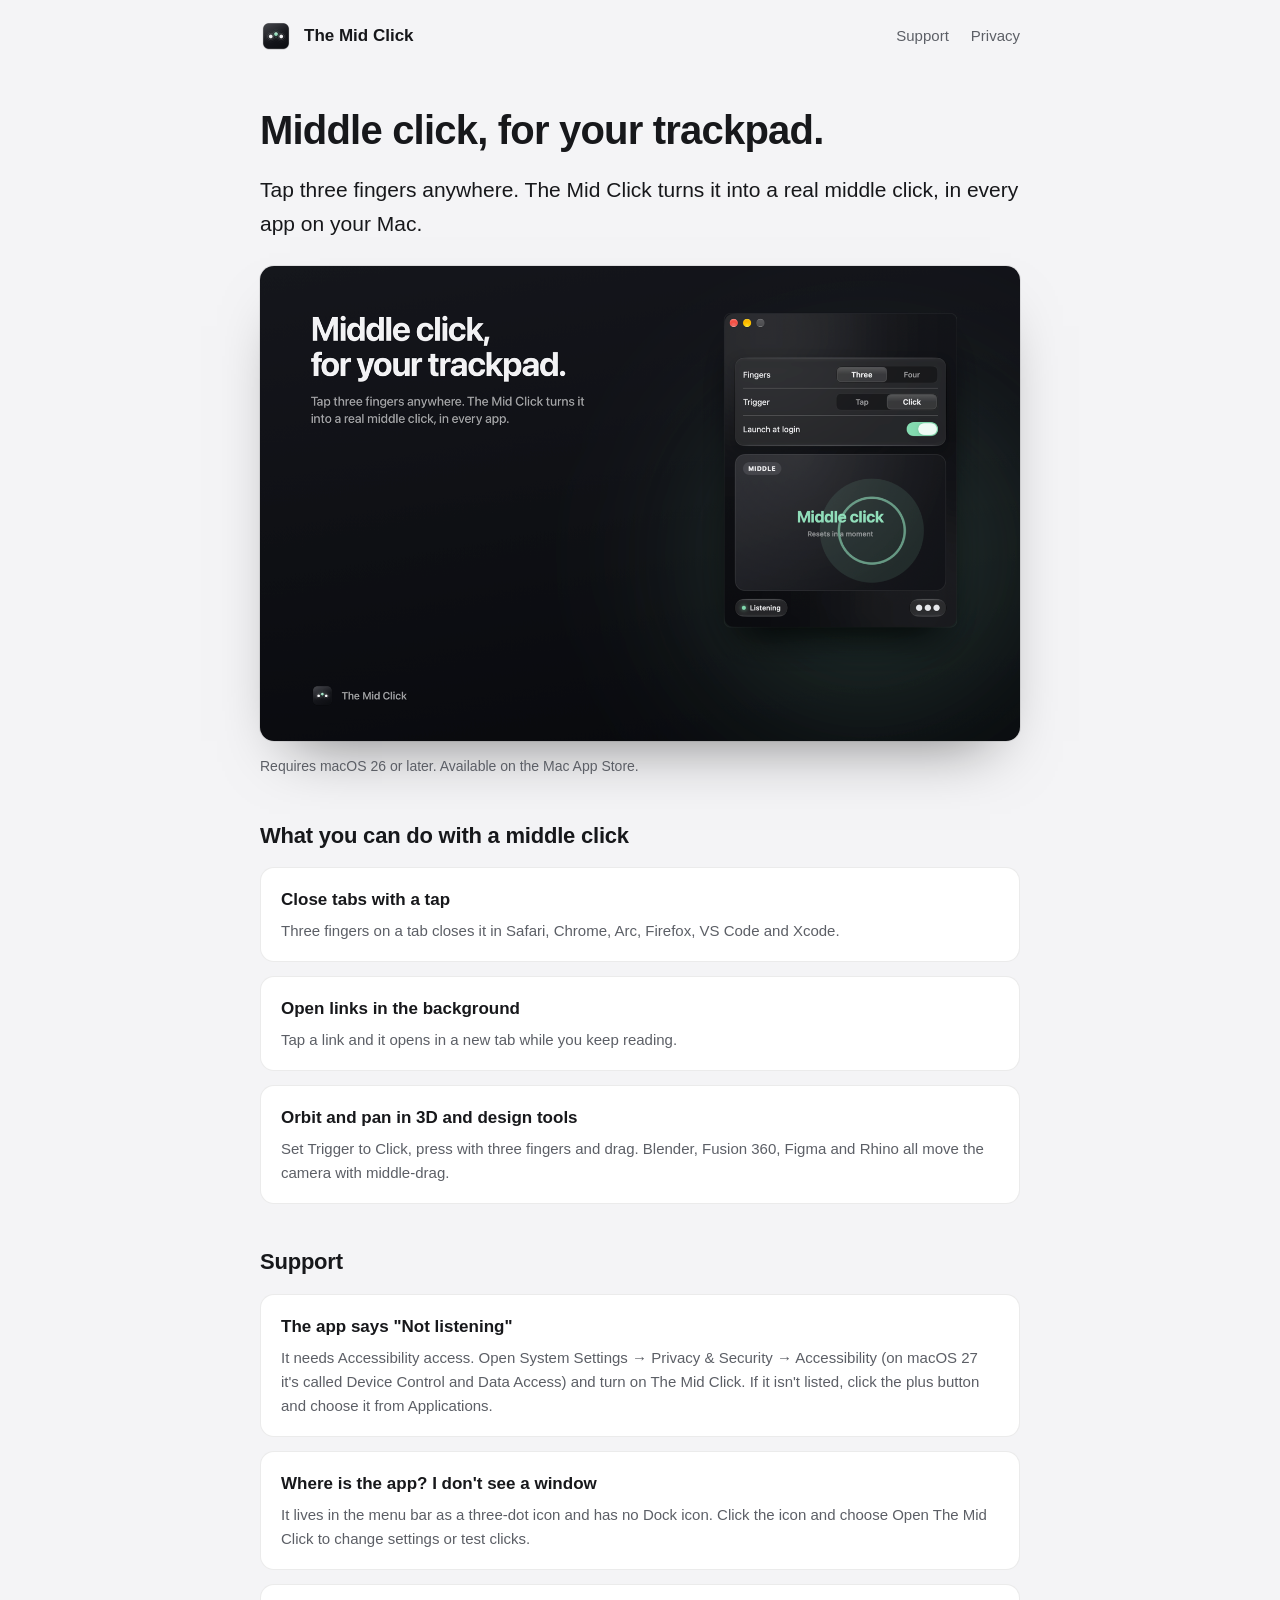
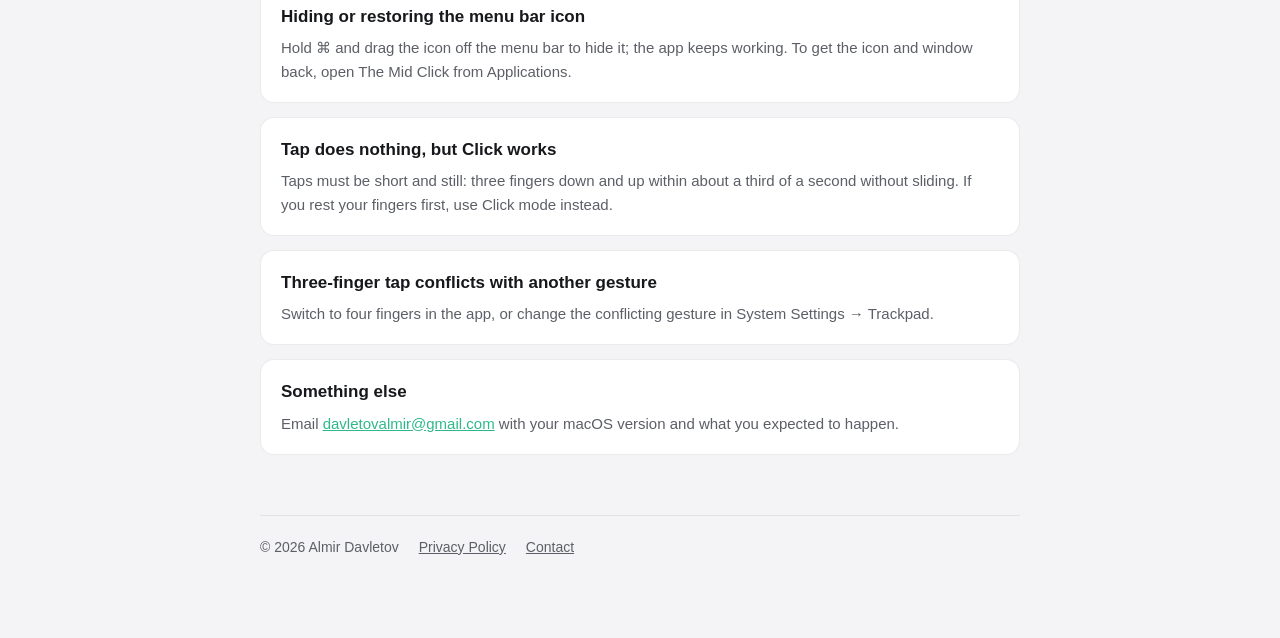
==== index.html @ 016c7d73 "The Mid Click site" ====
<!doctype html>
<html lang="en">
<head>
<meta charset="utf-8">
<meta name="viewport" content="width=device-width, initial-scale=1">
<title>The Mid Click</title>
<meta name="description" content="Middle click for your Mac trackpad. Tap three fingers, get a real middle click in every app.">
<link rel="icon" href="icon.png">
<link rel="stylesheet" href="style.css">
</head>
<body>
<nav><img src="icon.png" alt=""><a href="./">The Mid Click</a><span class="links"><a href="#support">Support</a><a href="privacy.html">Privacy</a></span></nav>
<main>
  <h1>Middle click, for your trackpad.</h1>
  <p class="lead">Tap three fingers anywhere. The Mid Click turns it into a real middle click, in every app on your Mac.</p>
  <div class="hero"><img src="hero.png" alt="The Mid Click window showing a detected middle click"></div>
  <p class="meta">Requires macOS 26 or later. Available on the Mac App Store.</p>

  <h2>What you can do with a middle click</h2>
  <div class="card"><h3>Close tabs with a tap</h3><p>Three fingers on a tab closes it in Safari, Chrome, Arc, Firefox, VS Code and Xcode.</p></div>
  <div class="card"><h3>Open links in the background</h3><p>Tap a link and it opens in a new tab while you keep reading.</p></div>
  <div class="card"><h3>Orbit and pan in 3D and design tools</h3><p>Set Trigger to Click, press with three fingers and drag. Blender, Fusion 360, Figma and Rhino all move the camera with middle-drag.</p></div>

  <h2 id="support">Support</h2>
  <div class="card"><h3>The app says "Not listening"</h3><p>It needs Accessibility access. Open System Settings → Privacy &amp; Security → Accessibility (on macOS 27 it's called Device Control and Data Access) and turn on The Mid Click. If it isn't listed, click the plus button and choose it from Applications.</p></div>
  <div class="card"><h3>Where is the app? I don't see a window</h3><p>It lives in the menu bar as a three-dot icon and has no Dock icon. Click the icon and choose Open The Mid Click to change settings or test clicks.</p></div>
  <div class="card"><h3>Hiding or restoring the menu bar icon</h3><p>Hold ⌘ and drag the icon off the menu bar to hide it; the app keeps working. To get the icon and window back, open The Mid Click from Applications.</p></div>
  <div class="card"><h3>Tap does nothing, but Click works</h3><p>Taps must be short and still: three fingers down and up within about a third of a second without sliding. If you rest your fingers first, use Click mode instead.</p></div>
  <div class="card"><h3>Three-finger tap conflicts with another gesture</h3><p>Switch to four fingers in the app, or change the conflicting gesture in System Settings → Trackpad.</p></div>
  <div class="card"><h3>Something else</h3><p>Email <a href="mailto:davletovalmir@gmail.com">davletovalmir@gmail.com</a> with your macOS version and what you expected to happen.</p></div>
</main>
<footer><span>© 2026 Almir Davletov</span><a href="privacy.html">Privacy Policy</a><a href="mailto:davletovalmir@gmail.com">Contact</a></footer>
</body>
</html>
---- style.css ----
:root {
  --bg: #f4f4f6; --bg2: #ffffff; --fg: #17181b; --fg2: #5c5f66; --hair: rgba(0,0,0,.08);
  --mint: #2fb98a; --card: #ffffff;
}
@media (prefers-color-scheme: dark) {
  :root { --bg: #131417; --bg2: #1a1b1f; --fg: #f2f2f4; --fg2: rgba(242,242,244,.62); --hair: rgba(255,255,255,.09); --mint: #8fdcb8; --card: #1c1d22; }
}
* { box-sizing: border-box; }
html { color-scheme: light dark; }
body {
  margin: 0; background: var(--bg); color: var(--fg);
  font: 17px/1.6 -apple-system, BlinkMacSystemFont, "SF Pro Text", "Helvetica Neue", Helvetica, Arial, sans-serif;
  -webkit-font-smoothing: antialiased;
  padding-block: 0 80px; padding-inline: 20px;
}
nav { max-width: 760px; margin: 0 auto; display: flex; align-items: center; gap: 12px; height: 72px; }
nav img { width: 32px; height: 32px; }
nav a { color: var(--fg); text-decoration: none; font-weight: 600; }
nav .links { margin-left: auto; display: flex; gap: 22px; }
nav .links a { color: var(--fg2); font-weight: 500; font-size: 15px; }
main { max-width: 760px; margin: 0 auto; }
h1 { font-size: 40px; line-height: 1.1; letter-spacing: -.02em; margin: 36px 0 12px; text-wrap: balance; }
h2 { font-size: 22px; margin: 40px 0 10px; letter-spacing: -.01em; }
p, li { color: var(--fg2); }
p.lead { font-size: 21px; color: var(--fg); }
a { color: var(--mint); }
.hero { margin: 26px 0 8px; border-radius: 14px; overflow: hidden; box-shadow: 0 30px 60px -30px rgba(0,0,0,.5), 0 0 0 1px var(--hair); }
.hero img { display: block; width: 100%; height: auto; }
.card { background: var(--card); border: 1px solid var(--hair); border-radius: 14px; padding: 18px 20px; margin: 14px 0; }
.card h3 { margin: 0 0 6px; font-size: 17px; }
.card p { margin: 0; font-size: 15px; }
.meta { font-size: 14px; color: var(--fg2); }
code { font: 14px ui-monospace, SFMono-Regular, Menlo, monospace; background: var(--bg2); border: 1px solid var(--hair); border-radius: 6px; padding: 1px 6px; }
footer { max-width: 760px; margin: 60px auto 0; padding-top: 20px; border-top: 1px solid var(--hair); font-size: 14px; color: var(--fg2); display: flex; gap: 20px; flex-wrap: wrap; }
footer a { color: var(--fg2); }
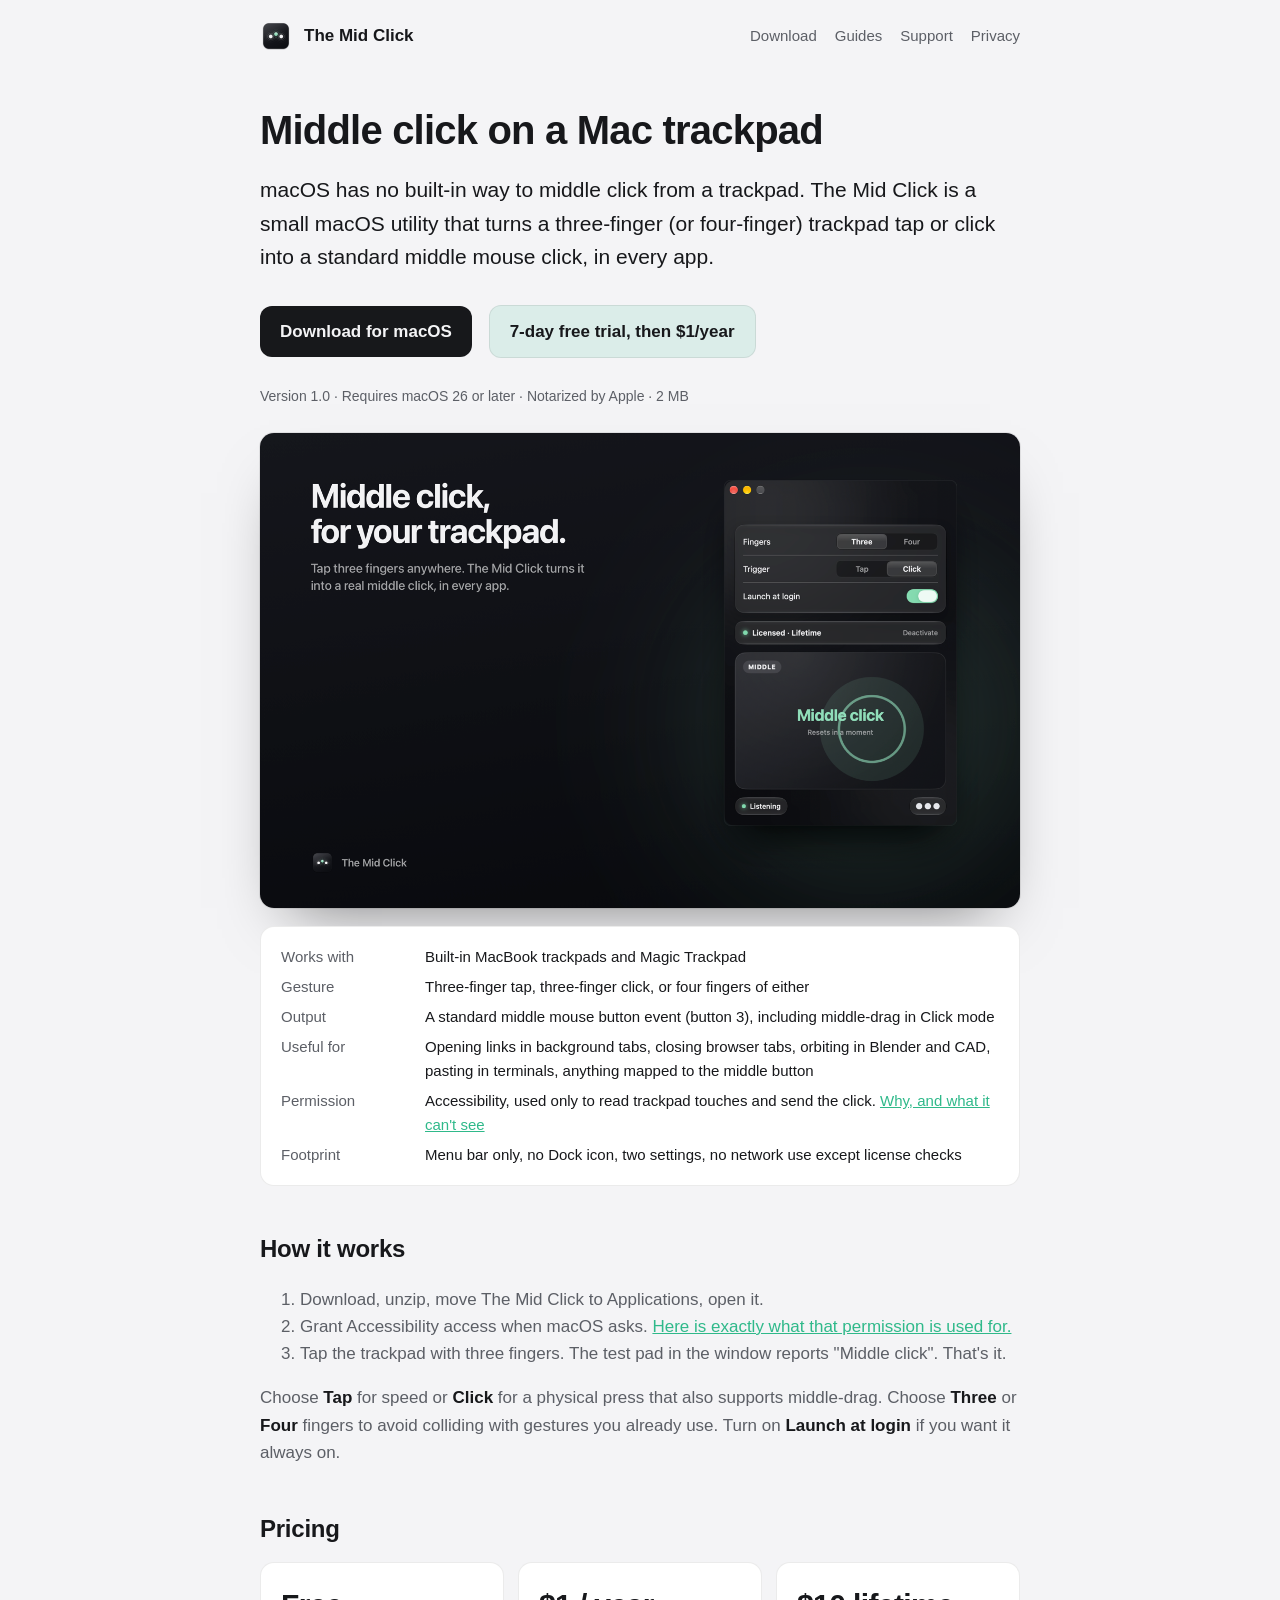
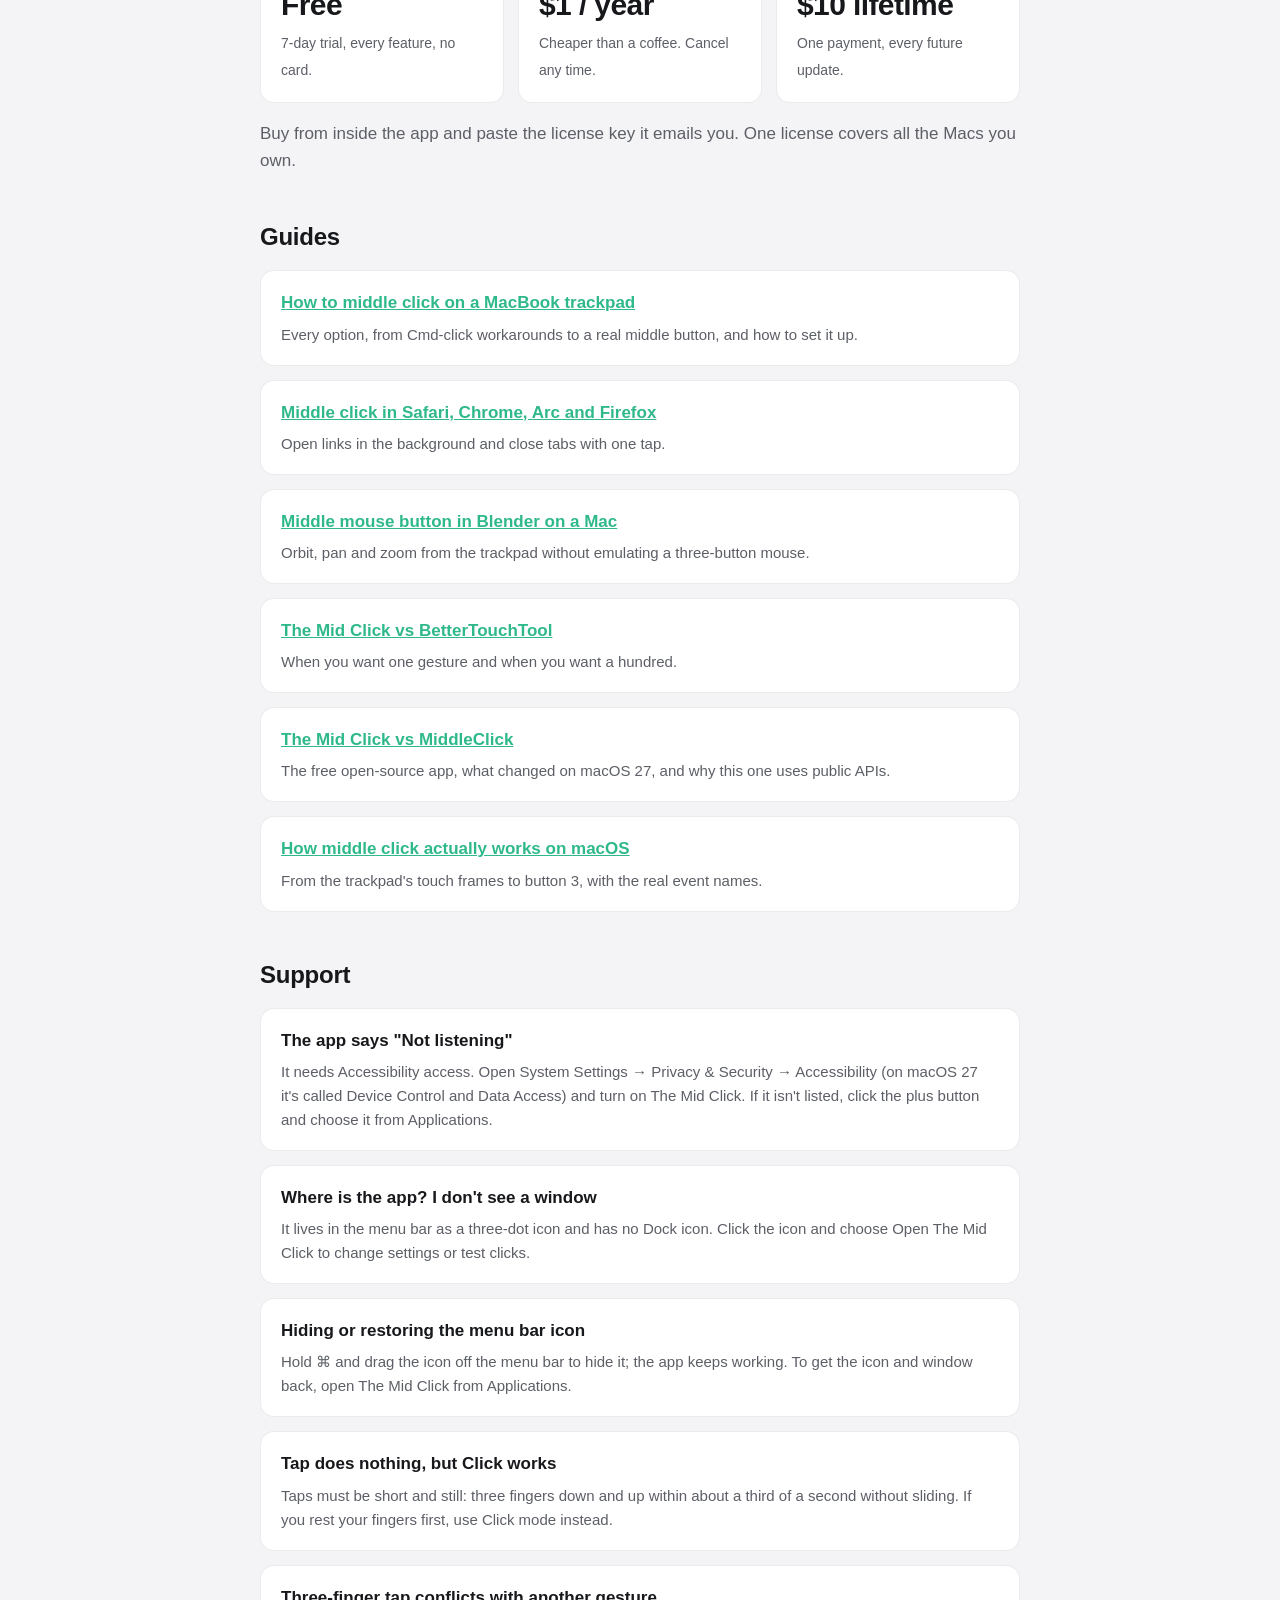
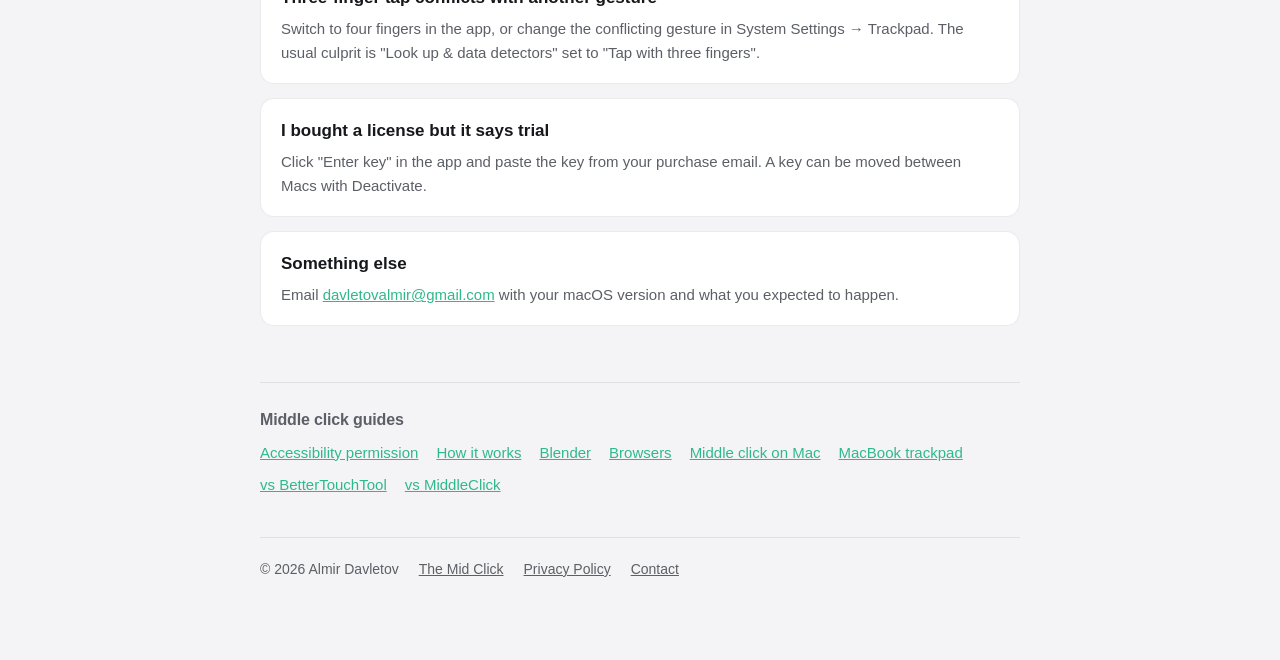
==== commit 02e13e88: "The Mid Click site" ====
--- a/index.html
+++ b/index.html
@@ -3,32 +3,78 @@
 <head>
 <meta charset="utf-8">
 <meta name="viewport" content="width=device-width, initial-scale=1">
-<title>The Mid Click</title>
-<meta name="description" content="Middle click for your Mac trackpad. Tap three fingers, get a real middle click in every app.">
+<title>The Mid Click — middle click for your Mac trackpad</title>
+<meta name="description" content="The Mid Click is a macOS utility that turns a three-finger trackpad tap or click into a standard middle mouse click. 7-day free trial, then $1/year or $10 lifetime.">
+<link rel="canonical" href="https://davletovalmir.github.io/the-mid-click/">
+<meta property="og:type" content="website">
+<meta property="og:title" content="The Mid Click — middle click for your Mac trackpad">
+<meta property="og:description" content="The Mid Click is a macOS utility that turns a three-finger trackpad tap or click into a standard middle mouse click. 7-day free trial, then $1/year or $10 lifetime.">
+<meta property="og:url" content="https://davletovalmir.github.io/the-mid-click/">
+<meta property="og:image" content="https://davletovalmir.github.io/the-mid-click/hero.png">
+<meta name="twitter:card" content="summary_large_image">
+
 <link rel="icon" href="icon.png">
 <link rel="stylesheet" href="style.css">
+<script type="application/ld+json">{"@context": "https://schema.org", "@type": "SoftwareApplication", "name": "The Mid Click", "operatingSystem": "macOS 26 or later", "applicationCategory": "UtilitiesApplication", "description": "The Mid Click is a macOS utility that turns a three-finger trackpad tap or click into a standard middle mouse click. 7-day free trial, then $1/year or $10 lifetime.", "url": "https://davletovalmir.github.io/the-mid-click/", "downloadUrl": "https://github.com/davletovalmir/the-mid-click/releases/latest", "softwareVersion": "1.0", "author": {"@type": "Person", "name": "Almir Davletov"}, "offers": [{"@type": "Offer", "price": "1.00", "priceCurrency": "USD", "name": "Yearly", "description": "7-day free trial, then $1 per year"}, {"@type": "Offer", "price": "10.00", "priceCurrency": "USD", "name": "Lifetime"}]}</script>
 </head>
 <body>
-<nav><img src="icon.png" alt=""><a href="./">The Mid Click</a><span class="links"><a href="#support">Support</a><a href="privacy.html">Privacy</a></span></nav>
+<nav><img src="icon.png" alt=""><a href="">The Mid Click</a><span class="links"><a href="#download">Download</a><a href="#guides">Guides</a><a href="#support">Support</a><a href="privacy.html">Privacy</a></span></nav>
 <main>
-  <h1>Middle click, for your trackpad.</h1>
-  <p class="lead">Tap three fingers anywhere. The Mid Click turns it into a real middle click, in every app on your Mac.</p>
-  <div class="hero"><img src="hero.png" alt="The Mid Click window showing a detected middle click"></div>
-  <p class="meta">Requires macOS 26 or later. Available on the Mac App Store.</p>
+<h1>Middle click on a Mac trackpad</h1>
+<p class="lead">macOS has no built-in way to middle click from a trackpad. The Mid Click is a small macOS utility that turns a three-finger (or four-finger) trackpad tap or click into a standard middle mouse click, in every app.</p>
 
-  <h2>What you can do with a middle click</h2>
-  <div class="card"><h3>Close tabs with a tap</h3><p>Three fingers on a tab closes it in Safari, Chrome, Arc, Firefox, VS Code and Xcode.</p></div>
-  <div class="card"><h3>Open links in the background</h3><p>Tap a link and it opens in a new tab while you keep reading.</p></div>
-  <div class="card"><h3>Orbit and pan in 3D and design tools</h3><p>Set Trigger to Click, press with three fingers and drag. Blender, Fusion 360, Figma and Rhino all move the camera with middle-drag.</p></div>
+<p id="download">
+  <a class="cta" href="https://github.com/davletovalmir/the-mid-click/releases/latest">Download for macOS</a>
+  <a class="cta secondary" href="#pricing">7-day free trial, then $1/year</a>
+</p>
+<p class="meta">Version 1.0 · Requires macOS 26 or later · Notarized by Apple · 2 MB</p>
 
-  <h2 id="support">Support</h2>
-  <div class="card"><h3>The app says "Not listening"</h3><p>It needs Accessibility access. Open System Settings → Privacy &amp; Security → Accessibility (on macOS 27 it's called Device Control and Data Access) and turn on The Mid Click. If it isn't listed, click the plus button and choose it from Applications.</p></div>
-  <div class="card"><h3>Where is the app? I don't see a window</h3><p>It lives in the menu bar as a three-dot icon and has no Dock icon. Click the icon and choose Open The Mid Click to change settings or test clicks.</p></div>
-  <div class="card"><h3>Hiding or restoring the menu bar icon</h3><p>Hold ⌘ and drag the icon off the menu bar to hide it; the app keeps working. To get the icon and window back, open The Mid Click from Applications.</p></div>
-  <div class="card"><h3>Tap does nothing, but Click works</h3><p>Taps must be short and still: three fingers down and up within about a third of a second without sliding. If you rest your fingers first, use Click mode instead.</p></div>
-  <div class="card"><h3>Three-finger tap conflicts with another gesture</h3><p>Switch to four fingers in the app, or change the conflicting gesture in System Settings → Trackpad.</p></div>
-  <div class="card"><h3>Something else</h3><p>Email <a href="mailto:davletovalmir@gmail.com">davletovalmir@gmail.com</a> with your macOS version and what you expected to happen.</p></div>
+<div class="hero"><img src="hero.png" alt="The Mid Click window showing a detected middle click on the test pad"></div>
+
+<div class="facts"><dl>
+  <dt>Works with</dt><dd>Built-in MacBook trackpads and Magic Trackpad</dd>
+  <dt>Gesture</dt><dd>Three-finger tap, three-finger click, or four fingers of either</dd>
+  <dt>Output</dt><dd>A standard middle mouse button event (button 3), including middle-drag in Click mode</dd>
+  <dt>Useful for</dt><dd>Opening links in background tabs, closing browser tabs, orbiting in Blender and CAD, pasting in terminals, anything mapped to the middle button</dd>
+  <dt>Permission</dt><dd>Accessibility, used only to read trackpad touches and send the click. <a href="accessibility-permission/">Why, and what it can't see</a></dd>
+  <dt>Footprint</dt><dd>Menu bar only, no Dock icon, two settings, no network use except license checks</dd>
+</dl></div>
+
+<h2 id="how">How it works</h2>
+<ol>
+  <li>Download, unzip, move The Mid Click to Applications, open it.</li>
+  <li>Grant Accessibility access when macOS asks. <a href="accessibility-permission/">Here is exactly what that permission is used for.</a></li>
+  <li>Tap the trackpad with three fingers. The test pad in the window reports "Middle click". That's it.</li>
+</ol>
+<p>Choose <strong>Tap</strong> for speed or <strong>Click</strong> for a physical press that also supports middle-drag. Choose <strong>Three</strong> or <strong>Four</strong> fingers to avoid colliding with gestures you already use. Turn on <strong>Launch at login</strong> if you want it always on.</p>
+
+<h2 id="pricing">Pricing</h2>
+<div class="pricing">
+  <div class="price"><b>Free</b><span>7-day trial, every feature, no card.</span></div>
+  <div class="price"><b>$1 / year</b><span>Cheaper than a coffee. Cancel any time.</span></div>
+  <div class="price"><b>$10 lifetime</b><span>One payment, every future update.</span></div>
+</div>
+<p>Buy from inside the app and paste the license key it emails you. One license covers all the Macs you own.</p>
+
+<h2 id="guides">Guides</h2>
+<div class="card"><h3><a href="middle-click-macbook-trackpad/">How to middle click on a MacBook trackpad</a></h3><p>Every option, from Cmd-click workarounds to a real middle button, and how to set it up.</p></div>
+<div class="card"><h3><a href="middle-click-browser-mac/">Middle click in Safari, Chrome, Arc and Firefox</a></h3><p>Open links in the background and close tabs with one tap.</p></div>
+<div class="card"><h3><a href="middle-click-blender-mac/">Middle mouse button in Blender on a Mac</a></h3><p>Orbit, pan and zoom from the trackpad without emulating a three-button mouse.</p></div>
+<div class="card"><h3><a href="the-mid-click-vs-bettertouchtool/">The Mid Click vs BetterTouchTool</a></h3><p>When you want one gesture and when you want a hundred.</p></div>
+<div class="card"><h3><a href="the-mid-click-vs-middleclick/">The Mid Click vs MiddleClick</a></h3><p>The free open-source app, what changed on macOS 27, and why this one uses public APIs.</p></div>
+<div class="card"><h3><a href="how-middle-click-works-on-macos/">How middle click actually works on macOS</a></h3><p>From the trackpad's touch frames to button 3, with the real event names.</p></div>
+
+<h2 id="support">Support</h2>
+<div class="card"><h3>The app says "Not listening"</h3><p>It needs Accessibility access. Open System Settings → Privacy &amp; Security → Accessibility (on macOS 27 it's called Device Control and Data Access) and turn on The Mid Click. If it isn't listed, click the plus button and choose it from Applications.</p></div>
+<div class="card"><h3>Where is the app? I don't see a window</h3><p>It lives in the menu bar as a three-dot icon and has no Dock icon. Click the icon and choose Open The Mid Click to change settings or test clicks.</p></div>
+<div class="card"><h3>Hiding or restoring the menu bar icon</h3><p>Hold ⌘ and drag the icon off the menu bar to hide it; the app keeps working. To get the icon and window back, open The Mid Click from Applications.</p></div>
+<div class="card"><h3>Tap does nothing, but Click works</h3><p>Taps must be short and still: three fingers down and up within about a third of a second without sliding. If you rest your fingers first, use Click mode instead.</p></div>
+<div class="card"><h3>Three-finger tap conflicts with another gesture</h3><p>Switch to four fingers in the app, or change the conflicting gesture in System Settings → Trackpad. The usual culprit is "Look up &amp; data detectors" set to "Tap with three fingers".</p></div>
+<div class="card"><h3>I bought a license but it says trial</h3><p>Click "Enter key" in the app and paste the key from your purchase email. A key can be moved between Macs with Deactivate.</p></div>
+<div class="card"><h3>Something else</h3><p>Email <a href="mailto:davletovalmir@gmail.com">davletovalmir@gmail.com</a> with your macOS version and what you expected to happen.</p></div>
+
 </main>
-<footer><span>© 2026 Almir Davletov</span><a href="privacy.html">Privacy Policy</a><a href="mailto:davletovalmir@gmail.com">Contact</a></footer>
+<aside class="more"><h2>Middle click guides</h2><ul><li><a href="accessibility-permission/">Accessibility permission</a></li><li><a href="how-middle-click-works-on-macos/">How it works</a></li><li><a href="middle-click-blender-mac/">Blender</a></li><li><a href="middle-click-browser-mac/">Browsers</a></li><li><a href="middle-click-mac/">Middle click on Mac</a></li><li><a href="middle-click-macbook-trackpad/">MacBook trackpad</a></li><li><a href="the-mid-click-vs-bettertouchtool/">vs BetterTouchTool</a></li><li><a href="the-mid-click-vs-middleclick/">vs MiddleClick</a></li></ul></aside>
+<footer><span>© 2026 Almir Davletov</span><a href="">The Mid Click</a><a href="privacy.html">Privacy Policy</a><a href="mailto:davletovalmir@gmail.com">Contact</a></footer>
 </body>
 </html>
--- a/style.css
+++ b/style.css
@@ -1,9 +1,9 @@
 :root {
   --bg: #f4f4f6; --bg2: #ffffff; --fg: #17181b; --fg2: #5c5f66; --hair: rgba(0,0,0,.08);
-  --mint: #2fb98a; --card: #ffffff;
+  --mint: #2fb98a; --mint-bg: rgba(47,185,138,.12); --card: #ffffff;
 }
 @media (prefers-color-scheme: dark) {
-  :root { --bg: #131417; --bg2: #1a1b1f; --fg: #f2f2f4; --fg2: rgba(242,242,244,.62); --hair: rgba(255,255,255,.09); --mint: #8fdcb8; --card: #1c1d22; }
+  :root { --bg: #131417; --bg2: #1a1b1f; --fg: #f2f2f4; --fg2: rgba(242,242,244,.62); --hair: rgba(255,255,255,.09); --mint: #8fdcb8; --mint-bg: rgba(143,220,184,.12); --card: #1c1d22; }
 }
 * { box-sizing: border-box; }
 html { color-scheme: light dark; }
@@ -16,20 +16,45 @@
 nav { max-width: 760px; margin: 0 auto; display: flex; align-items: center; gap: 12px; height: 72px; }
 nav img { width: 32px; height: 32px; }
 nav a { color: var(--fg); text-decoration: none; font-weight: 600; }
-nav .links { margin-left: auto; display: flex; gap: 22px; }
+nav .links { margin-left: auto; display: flex; gap: 18px; flex-wrap: wrap; justify-content: flex-end; }
 nav .links a { color: var(--fg2); font-weight: 500; font-size: 15px; }
-main { max-width: 760px; margin: 0 auto; }
+main, aside.more { max-width: 760px; margin: 0 auto; }
 h1 { font-size: 40px; line-height: 1.1; letter-spacing: -.02em; margin: 36px 0 12px; text-wrap: balance; }
-h2 { font-size: 22px; margin: 40px 0 10px; letter-spacing: -.01em; }
+h2 { font-size: 24px; margin: 44px 0 10px; letter-spacing: -.01em; }
+h3 { font-size: 18px; margin: 26px 0 6px; }
 p, li { color: var(--fg2); }
 p.lead { font-size: 21px; color: var(--fg); }
 a { color: var(--mint); }
+strong { color: var(--fg); }
 .hero { margin: 26px 0 8px; border-radius: 14px; overflow: hidden; box-shadow: 0 30px 60px -30px rgba(0,0,0,.5), 0 0 0 1px var(--hair); }
 .hero img { display: block; width: 100%; height: auto; }
+.facts { background: var(--card); border: 1px solid var(--hair); border-radius: 14px; padding: 6px 20px; margin: 18px 0; }
+.facts dl { display: grid; grid-template-columns: 130px 1fr; gap: 6px 14px; margin: 12px 0; }
+.facts dt { color: var(--fg2); font-size: 15px; } .facts dd { margin: 0; color: var(--fg); font-size: 15px; }
 .card { background: var(--card); border: 1px solid var(--hair); border-radius: 14px; padding: 18px 20px; margin: 14px 0; }
 .card h3 { margin: 0 0 6px; font-size: 17px; }
 .card p { margin: 0; font-size: 15px; }
+.cta { display: inline-flex; align-items: center; gap: 10px; background: var(--fg); color: var(--bg); text-decoration: none; font-weight: 600; padding: 12px 20px; border-radius: 12px; margin: 10px 12px 10px 0; }
+.cta.secondary { background: var(--mint-bg); color: var(--fg); border: 1px solid var(--hair); }
 .meta { font-size: 14px; color: var(--fg2); }
-code { font: 14px ui-monospace, SFMono-Regular, Menlo, monospace; background: var(--bg2); border: 1px solid var(--hair); border-radius: 6px; padding: 1px 6px; }
-footer { max-width: 760px; margin: 60px auto 0; padding-top: 20px; border-top: 1px solid var(--hair); font-size: 14px; color: var(--fg2); display: flex; gap: 20px; flex-wrap: wrap; }
+.pricing { display: grid; grid-template-columns: repeat(auto-fit, minmax(220px, 1fr)); gap: 14px; margin: 14px 0; }
+.price { background: var(--card); border: 1px solid var(--hair); border-radius: 14px; padding: 18px 20px; }
+.price b { display: block; font-size: 30px; letter-spacing: -.02em; color: var(--fg); }
+.price span { font-size: 14px; color: var(--fg2); }
+table { border-collapse: collapse; width: 100%; margin: 14px 0; font-size: 15px; }
+th, td { text-align: left; padding: 10px 12px; border-bottom: 1px solid var(--hair); vertical-align: top; }
+th { color: var(--fg); font-weight: 600; } td { color: var(--fg2); } td:first-child { color: var(--fg); }
+.table-wrap { overflow-x: auto; }
+pre, code { font: 14px ui-monospace, SFMono-Regular, Menlo, monospace; }
+code { background: var(--bg2); border: 1px solid var(--hair); border-radius: 6px; padding: 1px 6px; }
+pre { background: var(--card); border: 1px solid var(--hair); border-radius: 12px; padding: 16px 18px; overflow-x: auto; color: var(--fg); line-height: 1.5; }
+pre code { background: none; border: 0; padding: 0; }
+.flow { display: grid; gap: 8px; margin: 16px 0; }
+.flow div { background: var(--card); border: 1px solid var(--hair); border-radius: 10px; padding: 10px 14px; font-size: 15px; color: var(--fg); }
+.flow div + div::before { content: "↓"; display: block; color: var(--mint); margin: -22px 0 6px; }
+kbd { font: 13px -apple-system, system-ui, sans-serif; background: var(--bg2); border: 1px solid var(--hair); border-bottom-width: 2px; border-radius: 6px; padding: 1px 6px; color: var(--fg); }
+aside.more { margin-top: 56px; padding-top: 24px; border-top: 1px solid var(--hair); }
+aside.more h2 { font-size: 16px; margin: 0 0 8px; color: var(--fg2); }
+aside.more ul { margin: 0; padding: 0; list-style: none; display: flex; flex-wrap: wrap; gap: 8px 18px; font-size: 15px; }
+footer { max-width: 760px; margin: 40px auto 0; padding-top: 20px; border-top: 1px solid var(--hair); font-size: 14px; color: var(--fg2); display: flex; gap: 20px; flex-wrap: wrap; }
 footer a { color: var(--fg2); }
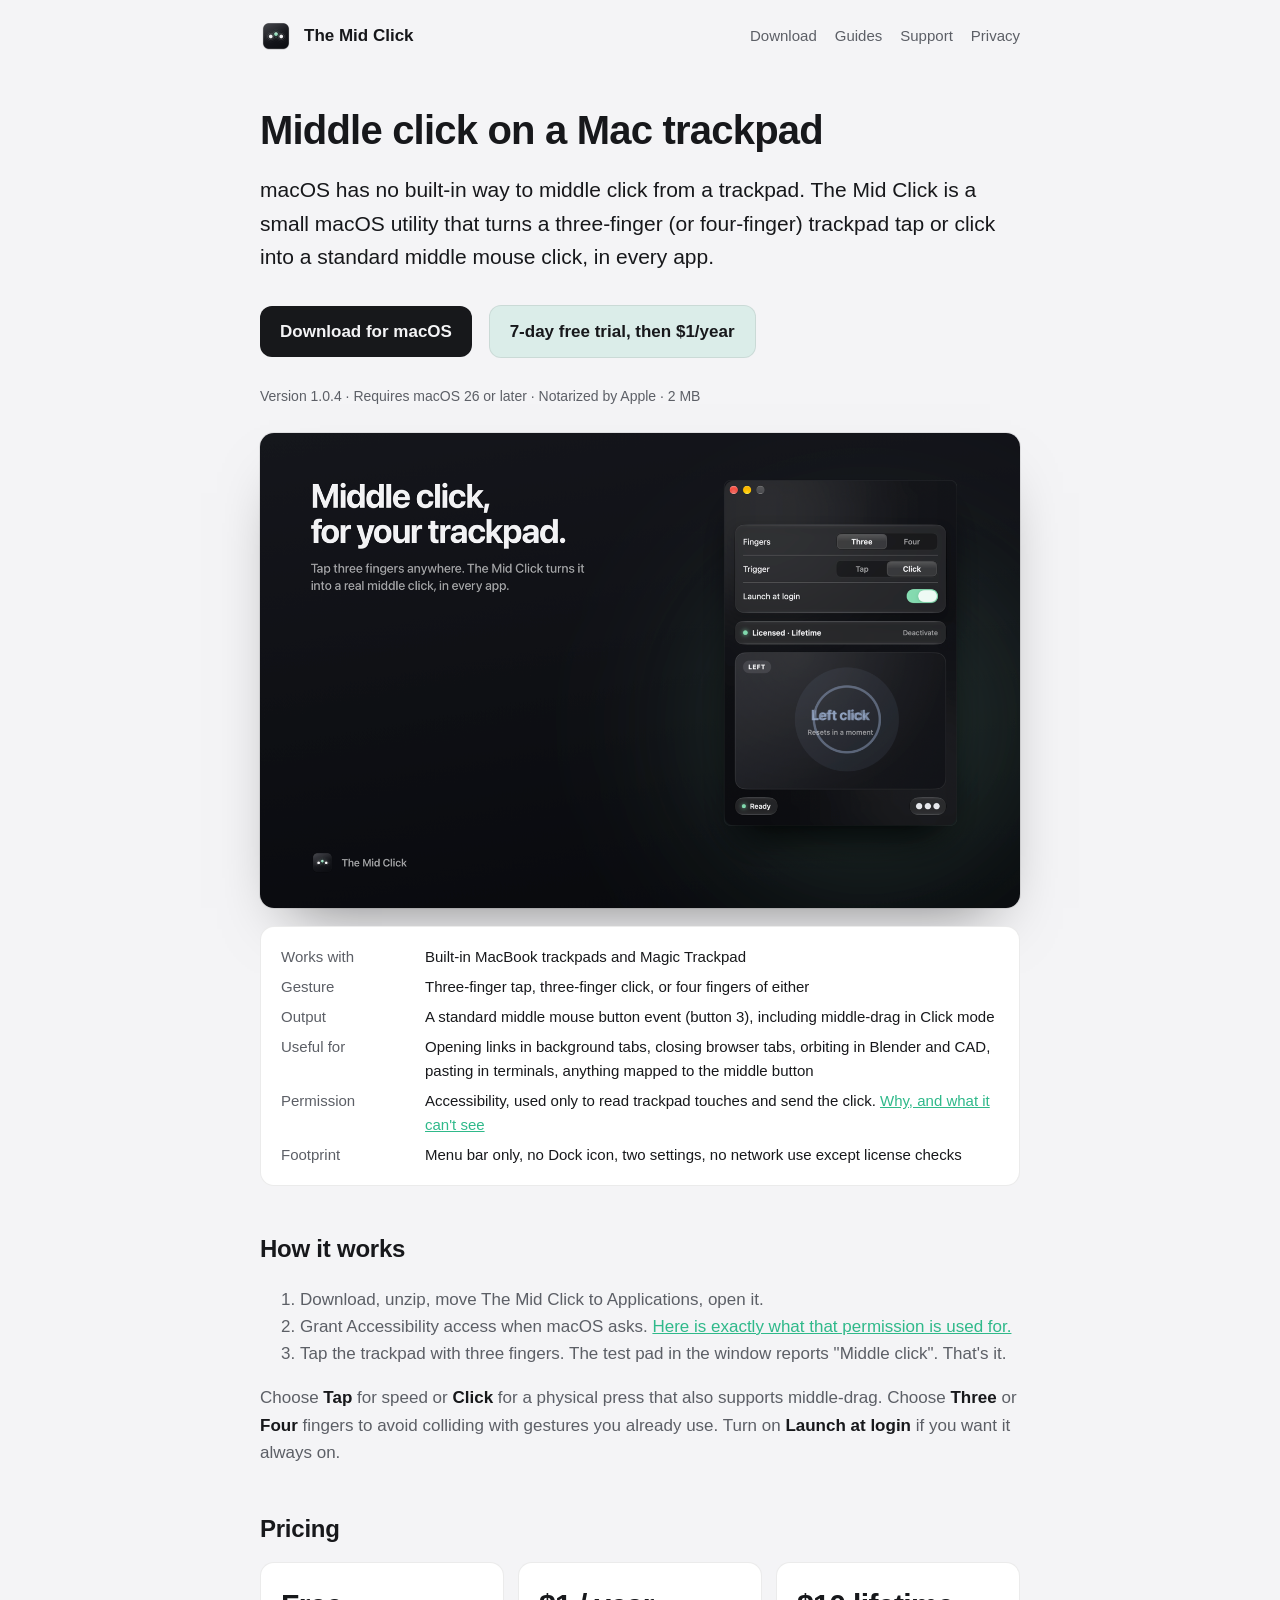
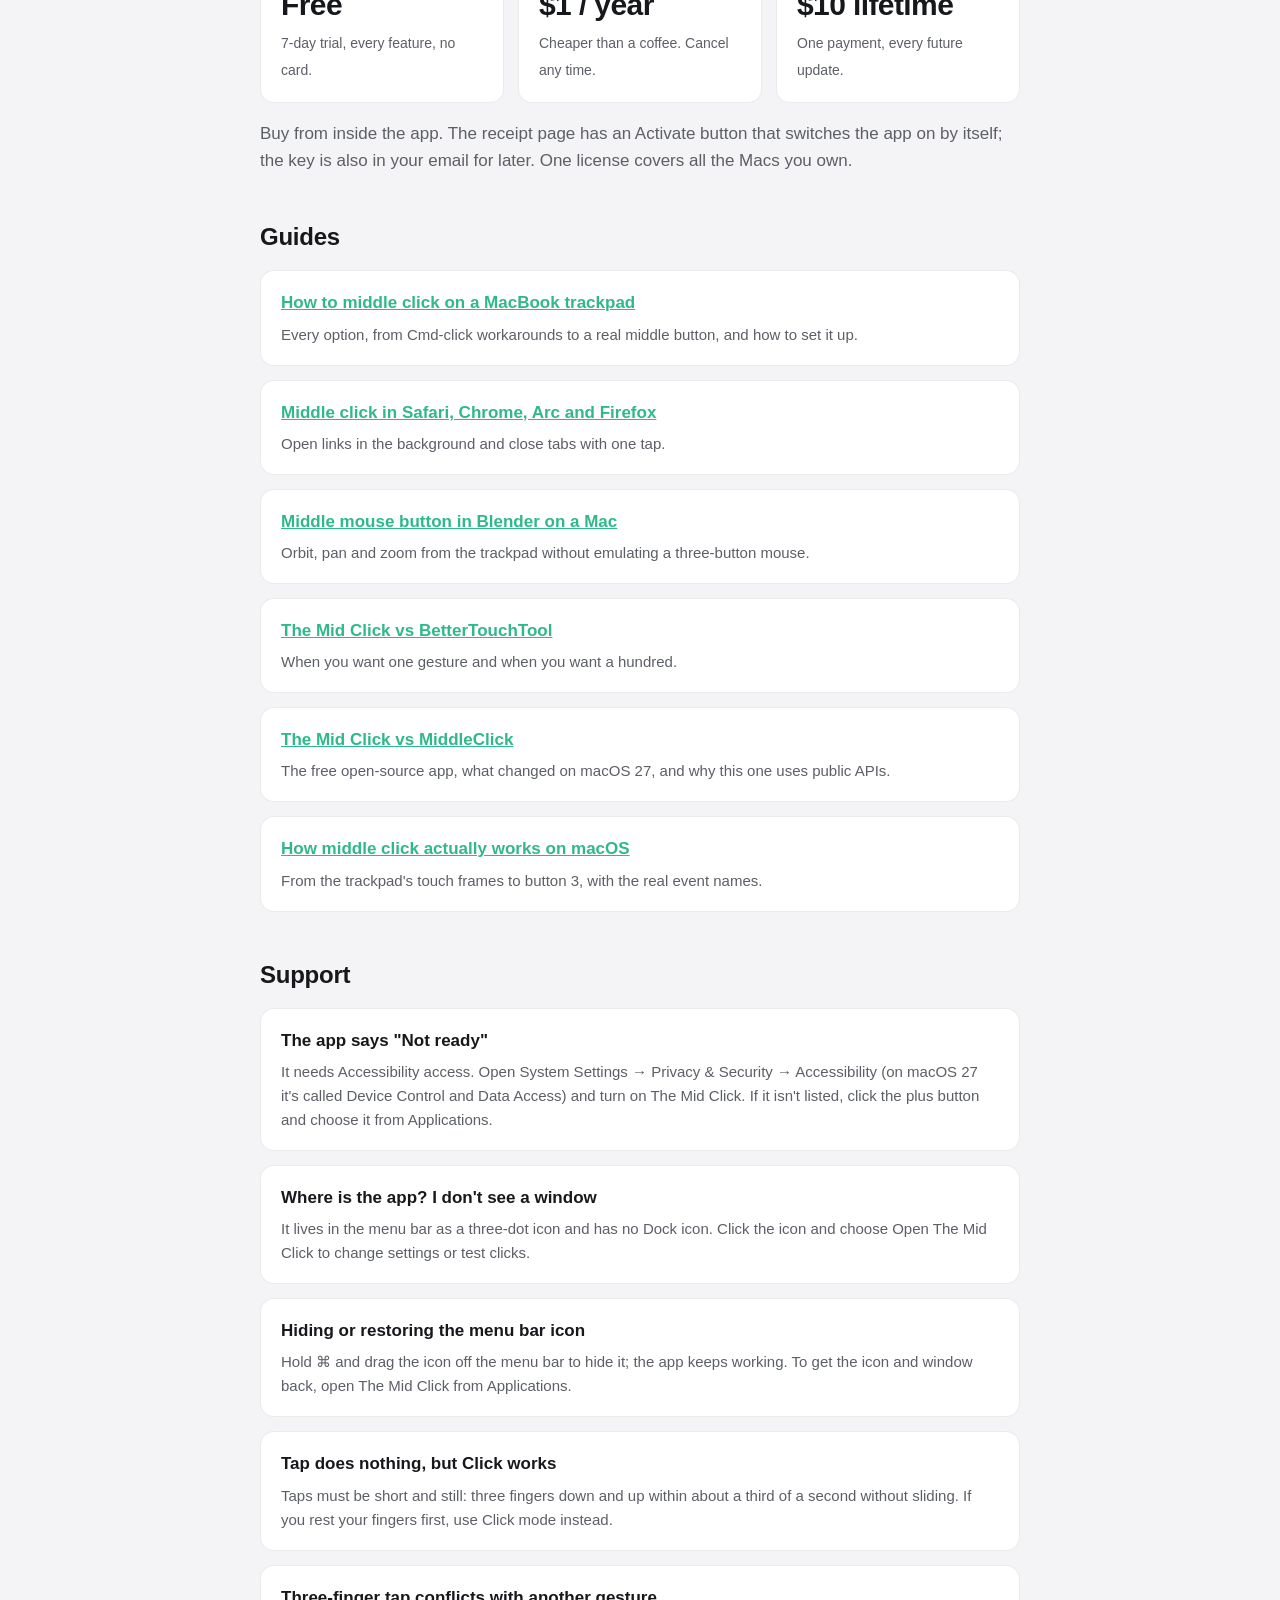
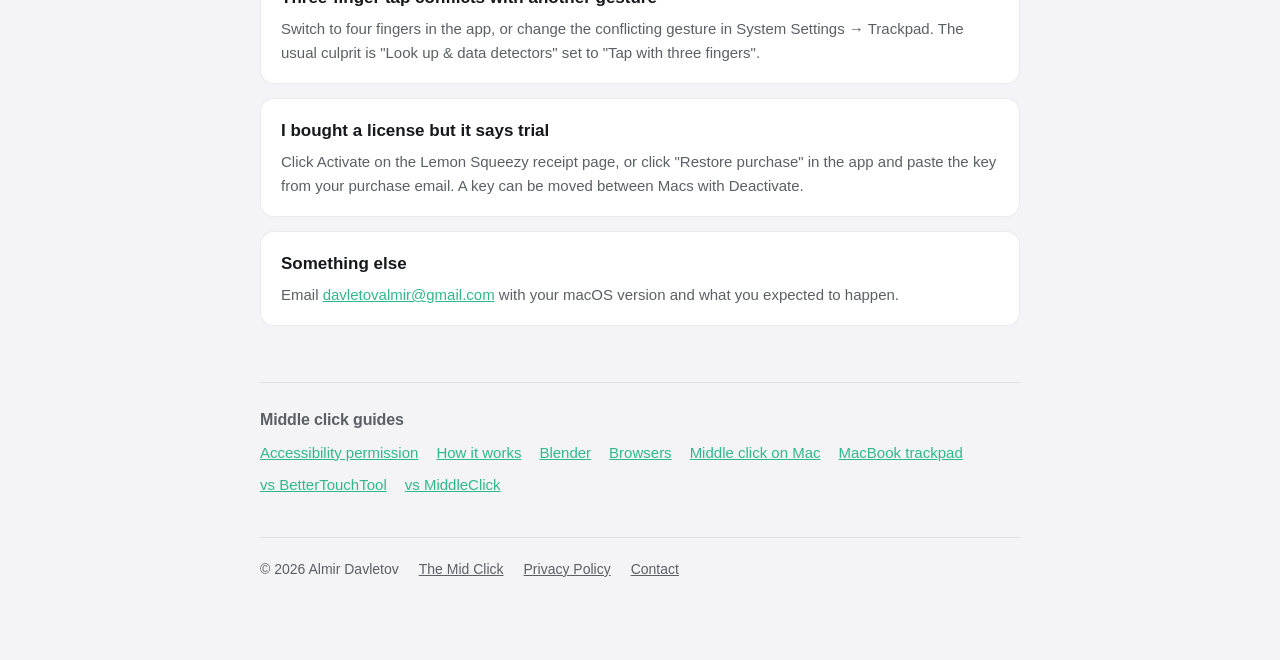
==== commit a5b81b6f: "The Mid Click site" ====
--- a/index.html
+++ b/index.html
@@ -5,17 +5,17 @@
 <meta name="viewport" content="width=device-width, initial-scale=1">
 <title>The Mid Click — middle click for your Mac trackpad</title>
 <meta name="description" content="The Mid Click is a macOS utility that turns a three-finger trackpad tap or click into a standard middle mouse click. 7-day free trial, then $1/year or $10 lifetime.">
-<link rel="canonical" href="https://davletovalmir.github.io/the-mid-click/">
+<link rel="canonical" href="https://themidclick.com/">
 <meta property="og:type" content="website">
 <meta property="og:title" content="The Mid Click — middle click for your Mac trackpad">
 <meta property="og:description" content="The Mid Click is a macOS utility that turns a three-finger trackpad tap or click into a standard middle mouse click. 7-day free trial, then $1/year or $10 lifetime.">
-<meta property="og:url" content="https://davletovalmir.github.io/the-mid-click/">
-<meta property="og:image" content="https://davletovalmir.github.io/the-mid-click/hero.png">
+<meta property="og:url" content="https://themidclick.com/">
+<meta property="og:image" content="https://themidclick.com/hero.png">
 <meta name="twitter:card" content="summary_large_image">
 
 <link rel="icon" href="icon.png">
 <link rel="stylesheet" href="style.css">
-<script type="application/ld+json">{"@context": "https://schema.org", "@type": "SoftwareApplication", "name": "The Mid Click", "operatingSystem": "macOS 26 or later", "applicationCategory": "UtilitiesApplication", "description": "The Mid Click is a macOS utility that turns a three-finger trackpad tap or click into a standard middle mouse click. 7-day free trial, then $1/year or $10 lifetime.", "url": "https://davletovalmir.github.io/the-mid-click/", "downloadUrl": "https://github.com/davletovalmir/the-mid-click/releases/latest", "softwareVersion": "1.0", "author": {"@type": "Person", "name": "Almir Davletov"}, "offers": [{"@type": "Offer", "price": "1.00", "priceCurrency": "USD", "name": "Yearly", "description": "7-day free trial, then $1 per year"}, {"@type": "Offer", "price": "10.00", "priceCurrency": "USD", "name": "Lifetime"}]}</script>
+<script type="application/ld+json">{"@context": "https://schema.org", "@type": "SoftwareApplication", "name": "The Mid Click", "operatingSystem": "macOS 26 or later", "applicationCategory": "UtilitiesApplication", "description": "The Mid Click is a macOS utility that turns a three-finger trackpad tap or click into a standard middle mouse click. 7-day free trial, then $1/year or $10 lifetime.", "url": "https://themidclick.com/", "downloadUrl": "https://github.com/davletovalmir/the-mid-click/releases/latest/download/TheMidClick.zip", "softwareVersion": "1.0.4", "author": {"@type": "Person", "name": "Almir Davletov"}, "offers": [{"@type": "Offer", "price": "1.00", "priceCurrency": "USD", "name": "Yearly", "description": "7-day free trial, then $1 per year"}, {"@type": "Offer", "price": "10.00", "priceCurrency": "USD", "name": "Lifetime"}]}</script>
 </head>
 <body>
 <nav><img src="icon.png" alt=""><a href="">The Mid Click</a><span class="links"><a href="#download">Download</a><a href="#guides">Guides</a><a href="#support">Support</a><a href="privacy.html">Privacy</a></span></nav>
@@ -24,10 +24,10 @@
 <p class="lead">macOS has no built-in way to middle click from a trackpad. The Mid Click is a small macOS utility that turns a three-finger (or four-finger) trackpad tap or click into a standard middle mouse click, in every app.</p>
 
 <p id="download">
-  <a class="cta" href="https://github.com/davletovalmir/the-mid-click/releases/latest">Download for macOS</a>
+  <a class="cta" href="https://github.com/davletovalmir/the-mid-click/releases/latest/download/TheMidClick.zip">Download for macOS</a>
   <a class="cta secondary" href="#pricing">7-day free trial, then $1/year</a>
 </p>
-<p class="meta">Version 1.0 · Requires macOS 26 or later · Notarized by Apple · 2 MB</p>
+<p class="meta">Version 1.0.4 · Requires macOS 26 or later · Notarized by Apple · 2 MB</p>
 
 <div class="hero"><img src="hero.png" alt="The Mid Click window showing a detected middle click on the test pad"></div>
 
@@ -54,7 +54,7 @@
   <div class="price"><b>$1 / year</b><span>Cheaper than a coffee. Cancel any time.</span></div>
   <div class="price"><b>$10 lifetime</b><span>One payment, every future update.</span></div>
 </div>
-<p>Buy from inside the app and paste the license key it emails you. One license covers all the Macs you own.</p>
+<p>Buy from inside the app. The receipt page has an Activate button that switches the app on by itself; the key is also in your email for later. One license covers all the Macs you own.</p>
 
 <h2 id="guides">Guides</h2>
 <div class="card"><h3><a href="middle-click-macbook-trackpad/">How to middle click on a MacBook trackpad</a></h3><p>Every option, from Cmd-click workarounds to a real middle button, and how to set it up.</p></div>
@@ -65,12 +65,12 @@
 <div class="card"><h3><a href="how-middle-click-works-on-macos/">How middle click actually works on macOS</a></h3><p>From the trackpad's touch frames to button 3, with the real event names.</p></div>
 
 <h2 id="support">Support</h2>
-<div class="card"><h3>The app says "Not listening"</h3><p>It needs Accessibility access. Open System Settings → Privacy &amp; Security → Accessibility (on macOS 27 it's called Device Control and Data Access) and turn on The Mid Click. If it isn't listed, click the plus button and choose it from Applications.</p></div>
+<div class="card"><h3>The app says "Not ready"</h3><p>It needs Accessibility access. Open System Settings → Privacy &amp; Security → Accessibility (on macOS 27 it's called Device Control and Data Access) and turn on The Mid Click. If it isn't listed, click the plus button and choose it from Applications.</p></div>
 <div class="card"><h3>Where is the app? I don't see a window</h3><p>It lives in the menu bar as a three-dot icon and has no Dock icon. Click the icon and choose Open The Mid Click to change settings or test clicks.</p></div>
 <div class="card"><h3>Hiding or restoring the menu bar icon</h3><p>Hold ⌘ and drag the icon off the menu bar to hide it; the app keeps working. To get the icon and window back, open The Mid Click from Applications.</p></div>
 <div class="card"><h3>Tap does nothing, but Click works</h3><p>Taps must be short and still: three fingers down and up within about a third of a second without sliding. If you rest your fingers first, use Click mode instead.</p></div>
 <div class="card"><h3>Three-finger tap conflicts with another gesture</h3><p>Switch to four fingers in the app, or change the conflicting gesture in System Settings → Trackpad. The usual culprit is "Look up &amp; data detectors" set to "Tap with three fingers".</p></div>
-<div class="card"><h3>I bought a license but it says trial</h3><p>Click "Enter key" in the app and paste the key from your purchase email. A key can be moved between Macs with Deactivate.</p></div>
+<div class="card"><h3>I bought a license but it says trial</h3><p>Click Activate on the Lemon Squeezy receipt page, or click "Restore purchase" in the app and paste the key from your purchase email. A key can be moved between Macs with Deactivate.</p></div>
 <div class="card"><h3>Something else</h3><p>Email <a href="mailto:davletovalmir@gmail.com">davletovalmir@gmail.com</a> with your macOS version and what you expected to happen.</p></div>
 
 </main>
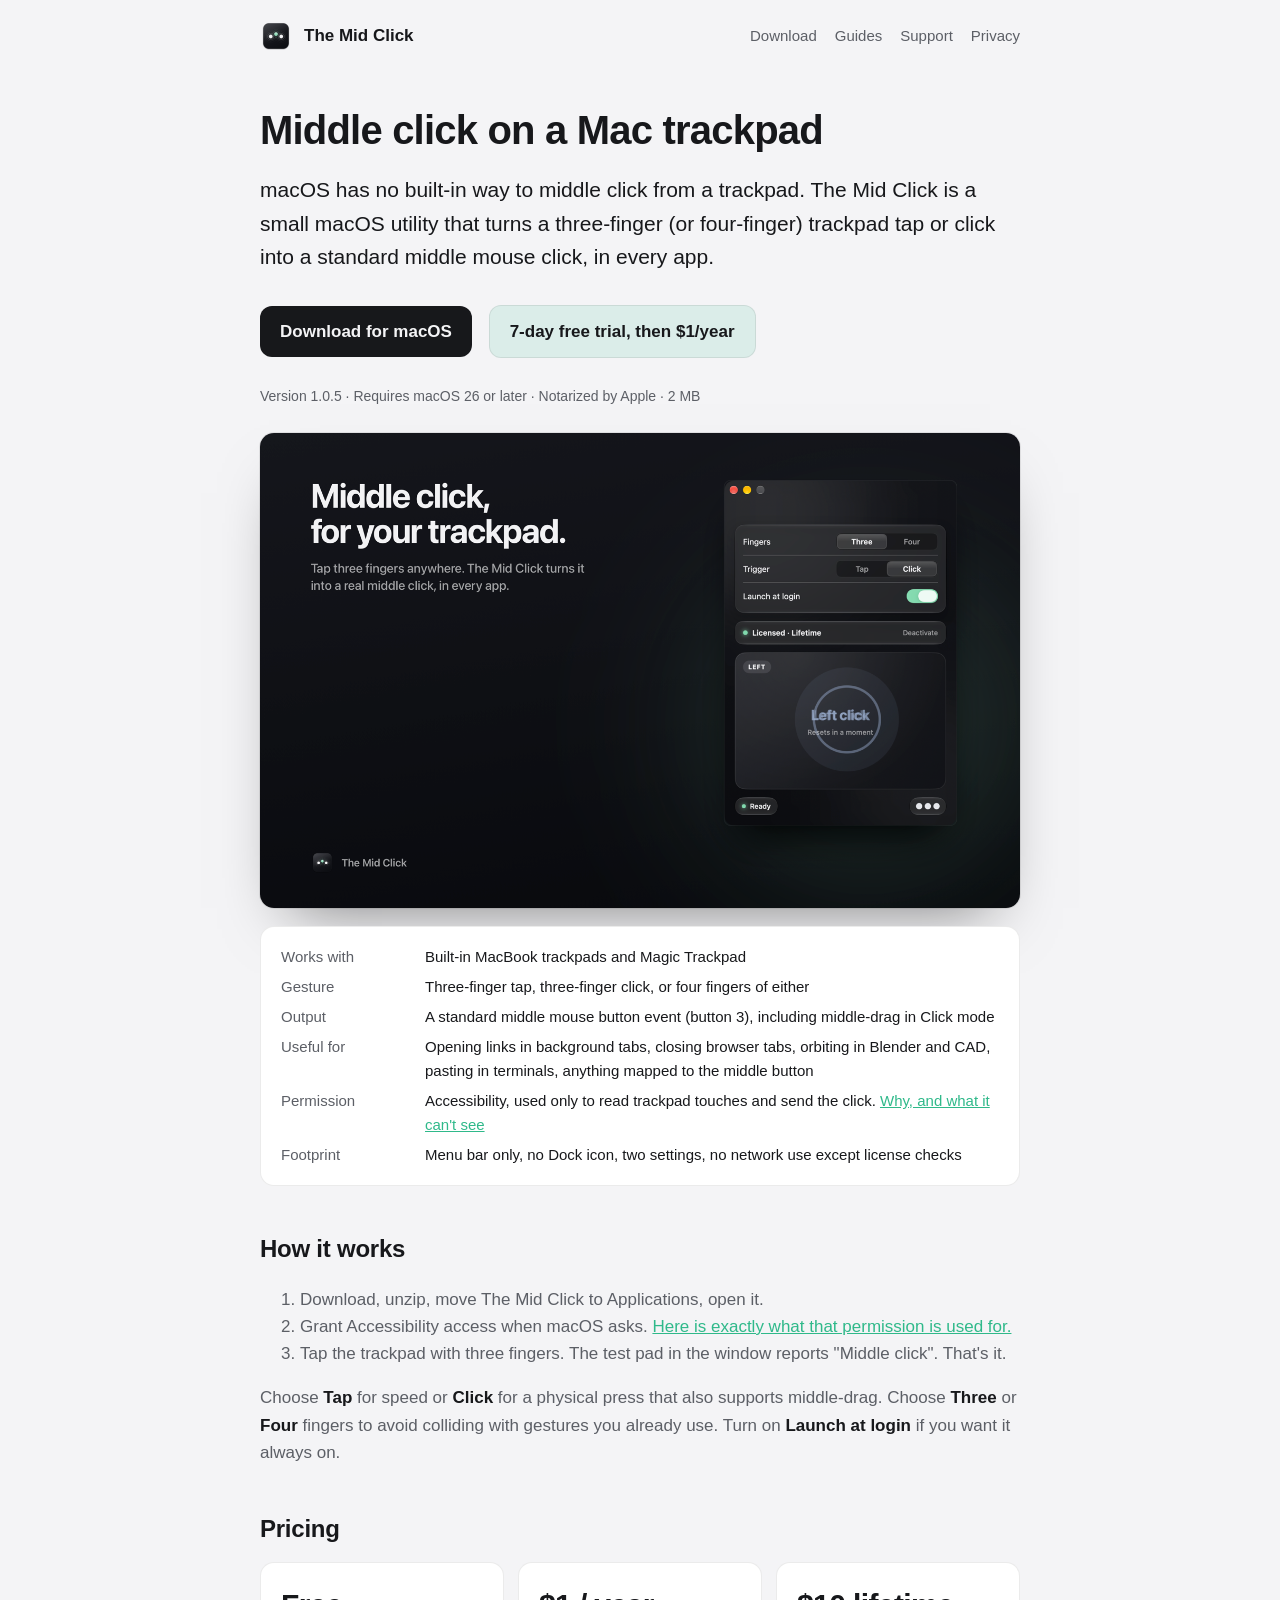
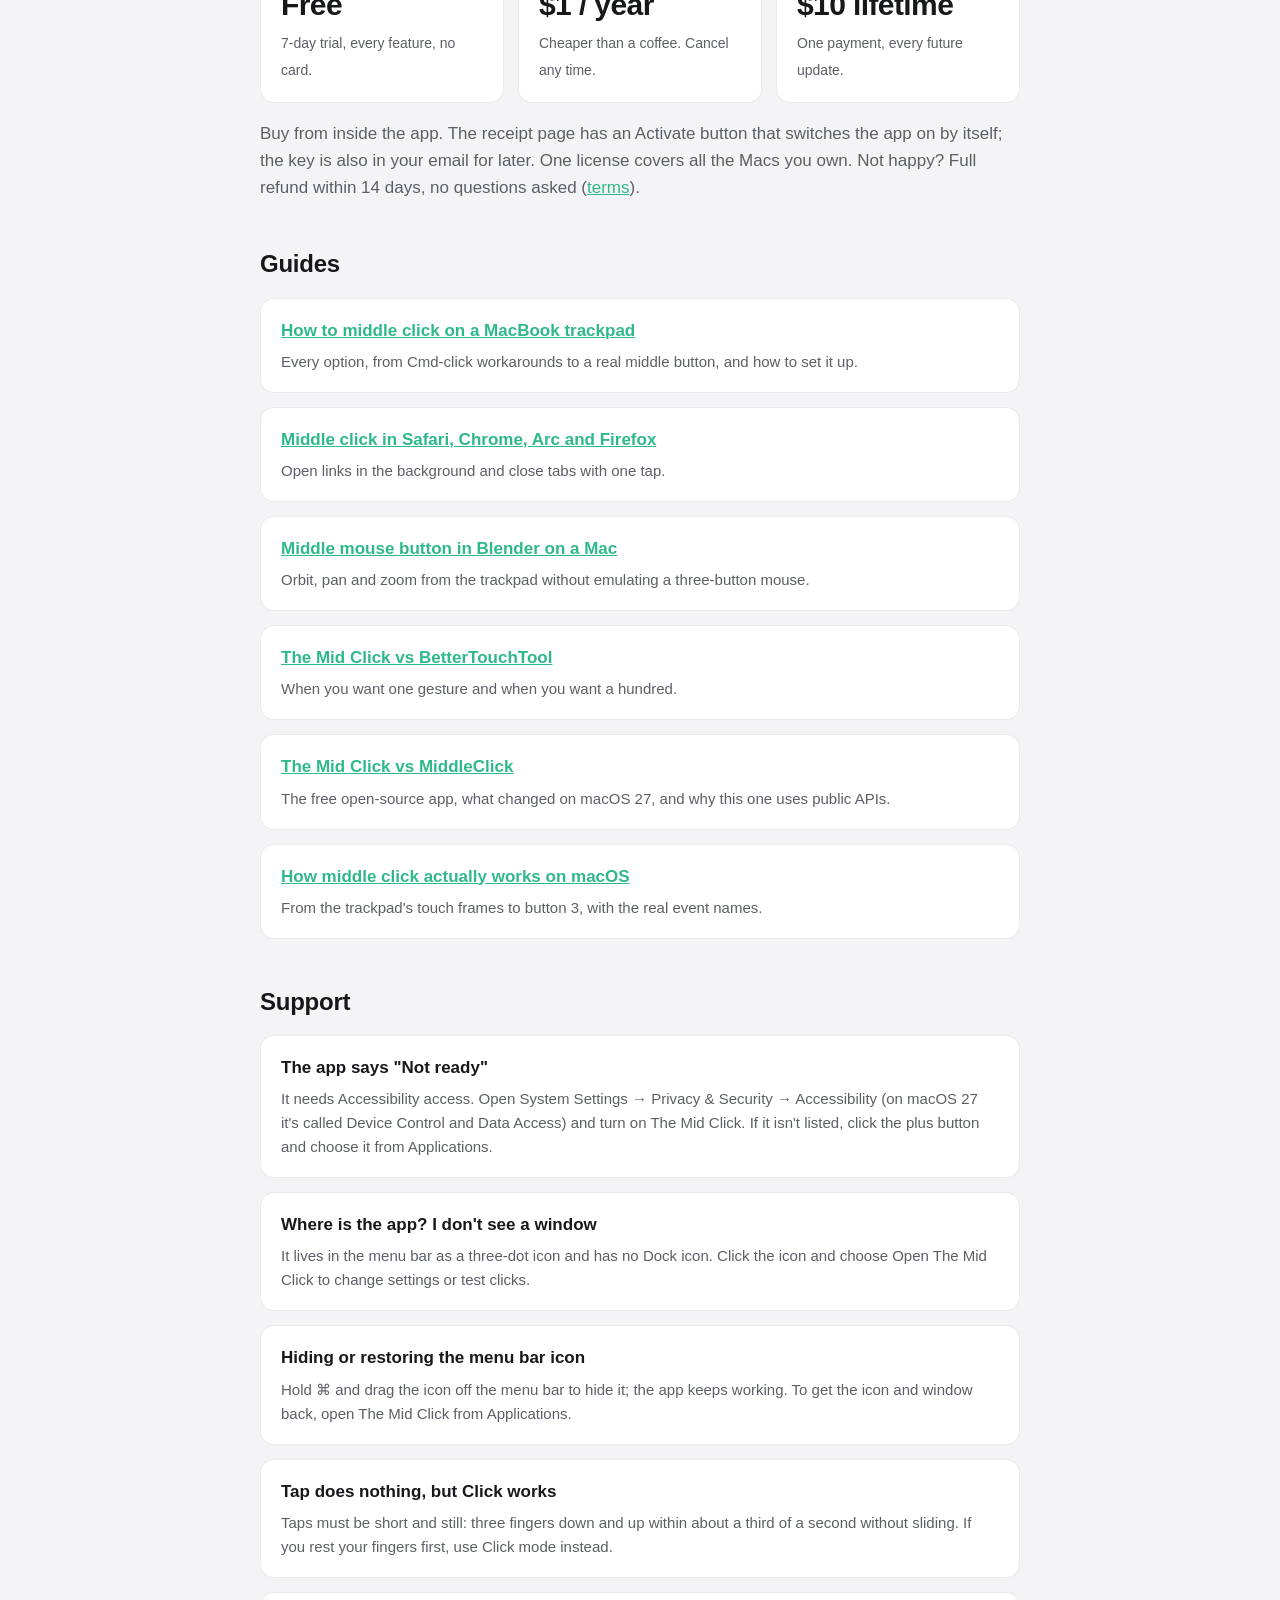
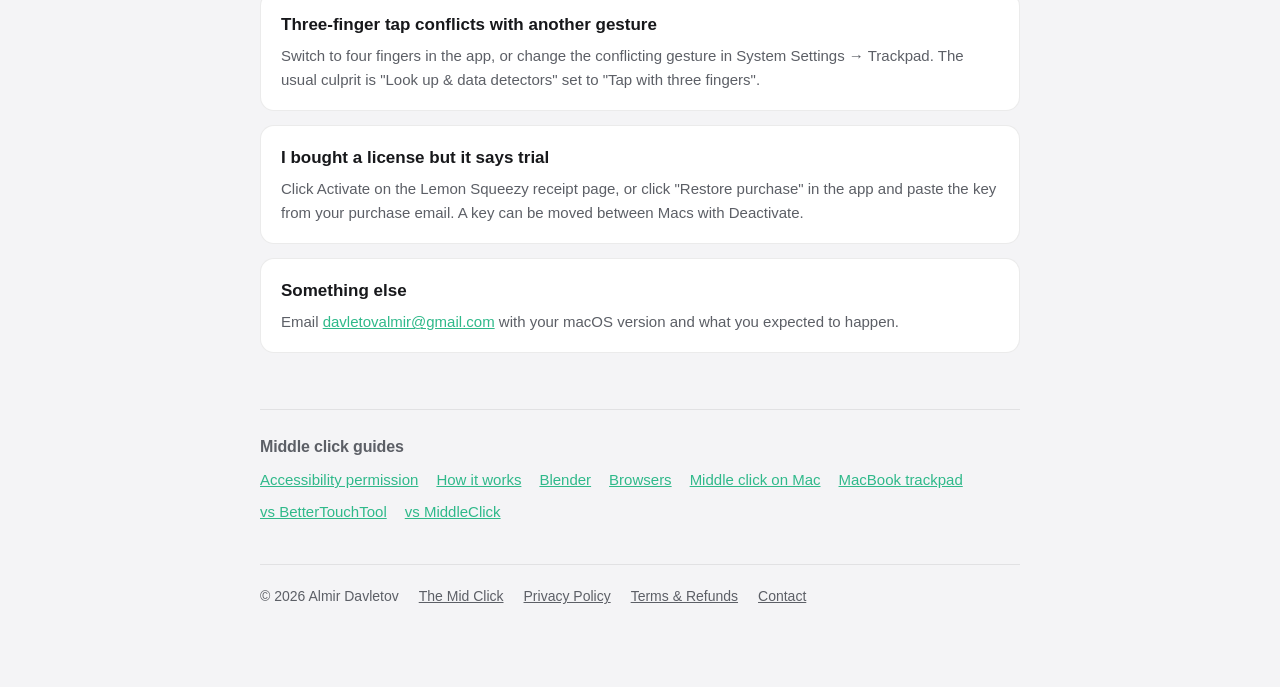
==== commit 543549dc: "The Mid Click site" ====
--- a/index.html
+++ b/index.html
@@ -15,7 +15,7 @@
 
 <link rel="icon" href="icon.png">
 <link rel="stylesheet" href="style.css">
-<script type="application/ld+json">{"@context": "https://schema.org", "@type": "SoftwareApplication", "name": "The Mid Click", "operatingSystem": "macOS 26 or later", "applicationCategory": "UtilitiesApplication", "description": "The Mid Click is a macOS utility that turns a three-finger trackpad tap or click into a standard middle mouse click. 7-day free trial, then $1/year or $10 lifetime.", "url": "https://themidclick.com/", "downloadUrl": "https://github.com/davletovalmir/the-mid-click/releases/latest/download/TheMidClick.zip", "softwareVersion": "1.0.4", "author": {"@type": "Person", "name": "Almir Davletov"}, "offers": [{"@type": "Offer", "price": "1.00", "priceCurrency": "USD", "name": "Yearly", "description": "7-day free trial, then $1 per year"}, {"@type": "Offer", "price": "10.00", "priceCurrency": "USD", "name": "Lifetime"}]}</script>
+<script type="application/ld+json">{"@context": "https://schema.org", "@type": "SoftwareApplication", "name": "The Mid Click", "operatingSystem": "macOS 26 or later", "applicationCategory": "UtilitiesApplication", "description": "The Mid Click is a macOS utility that turns a three-finger trackpad tap or click into a standard middle mouse click. 7-day free trial, then $1/year or $10 lifetime.", "url": "https://themidclick.com/", "downloadUrl": "https://github.com/davletovalmir/the-mid-click/releases/latest/download/TheMidClick.zip", "softwareVersion": "1.0.5", "author": {"@type": "Person", "name": "Almir Davletov"}, "offers": [{"@type": "Offer", "price": "1.00", "priceCurrency": "USD", "name": "Yearly", "description": "7-day free trial, then $1 per year"}, {"@type": "Offer", "price": "10.00", "priceCurrency": "USD", "name": "Lifetime"}]}</script>
 </head>
 <body>
 <nav><img src="icon.png" alt=""><a href="">The Mid Click</a><span class="links"><a href="#download">Download</a><a href="#guides">Guides</a><a href="#support">Support</a><a href="privacy.html">Privacy</a></span></nav>
@@ -27,7 +27,7 @@
   <a class="cta" href="https://github.com/davletovalmir/the-mid-click/releases/latest/download/TheMidClick.zip">Download for macOS</a>
   <a class="cta secondary" href="#pricing">7-day free trial, then $1/year</a>
 </p>
-<p class="meta">Version 1.0.4 · Requires macOS 26 or later · Notarized by Apple · 2 MB</p>
+<p class="meta">Version 1.0.5 · Requires macOS 26 or later · Notarized by Apple · 2 MB</p>
 
 <div class="hero"><img src="hero.png" alt="The Mid Click window showing a detected middle click on the test pad"></div>
 
@@ -54,7 +54,7 @@
   <div class="price"><b>$1 / year</b><span>Cheaper than a coffee. Cancel any time.</span></div>
   <div class="price"><b>$10 lifetime</b><span>One payment, every future update.</span></div>
 </div>
-<p>Buy from inside the app. The receipt page has an Activate button that switches the app on by itself; the key is also in your email for later. One license covers all the Macs you own.</p>
+<p>Buy from inside the app. The receipt page has an Activate button that switches the app on by itself; the key is also in your email for later. One license covers all the Macs you own. Not happy? Full refund within 14 days, no questions asked (<a href="terms.html">terms</a>).</p>
 
 <h2 id="guides">Guides</h2>
 <div class="card"><h3><a href="middle-click-macbook-trackpad/">How to middle click on a MacBook trackpad</a></h3><p>Every option, from Cmd-click workarounds to a real middle button, and how to set it up.</p></div>
@@ -75,6 +75,6 @@
 
 </main>
 <aside class="more"><h2>Middle click guides</h2><ul><li><a href="accessibility-permission/">Accessibility permission</a></li><li><a href="how-middle-click-works-on-macos/">How it works</a></li><li><a href="middle-click-blender-mac/">Blender</a></li><li><a href="middle-click-browser-mac/">Browsers</a></li><li><a href="middle-click-mac/">Middle click on Mac</a></li><li><a href="middle-click-macbook-trackpad/">MacBook trackpad</a></li><li><a href="the-mid-click-vs-bettertouchtool/">vs BetterTouchTool</a></li><li><a href="the-mid-click-vs-middleclick/">vs MiddleClick</a></li></ul></aside>
-<footer><span>© 2026 Almir Davletov</span><a href="">The Mid Click</a><a href="privacy.html">Privacy Policy</a><a href="mailto:davletovalmir@gmail.com">Contact</a></footer>
+<footer><span>© 2026 Almir Davletov</span><a href="">The Mid Click</a><a href="privacy.html">Privacy Policy</a><a href="terms.html">Terms &amp; Refunds</a><a href="mailto:davletovalmir@gmail.com">Contact</a></footer>
 </body>
 </html>
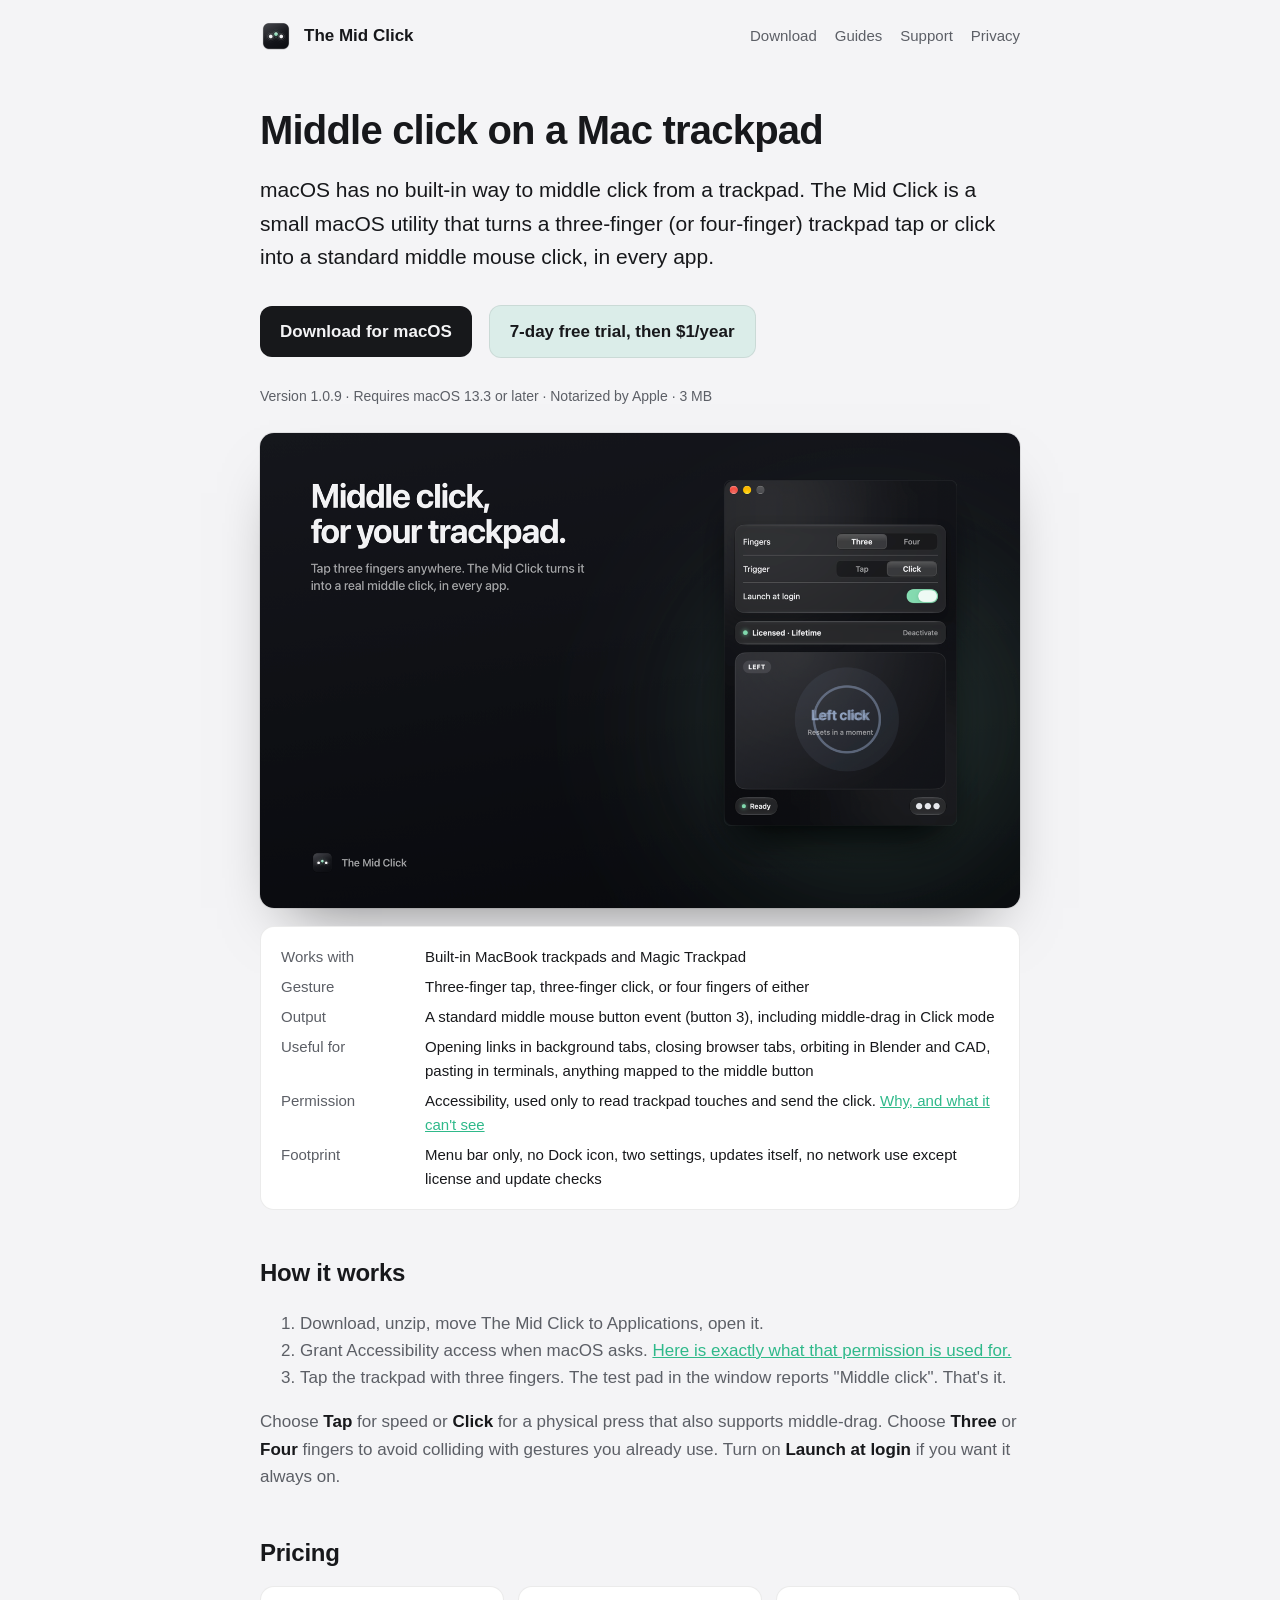
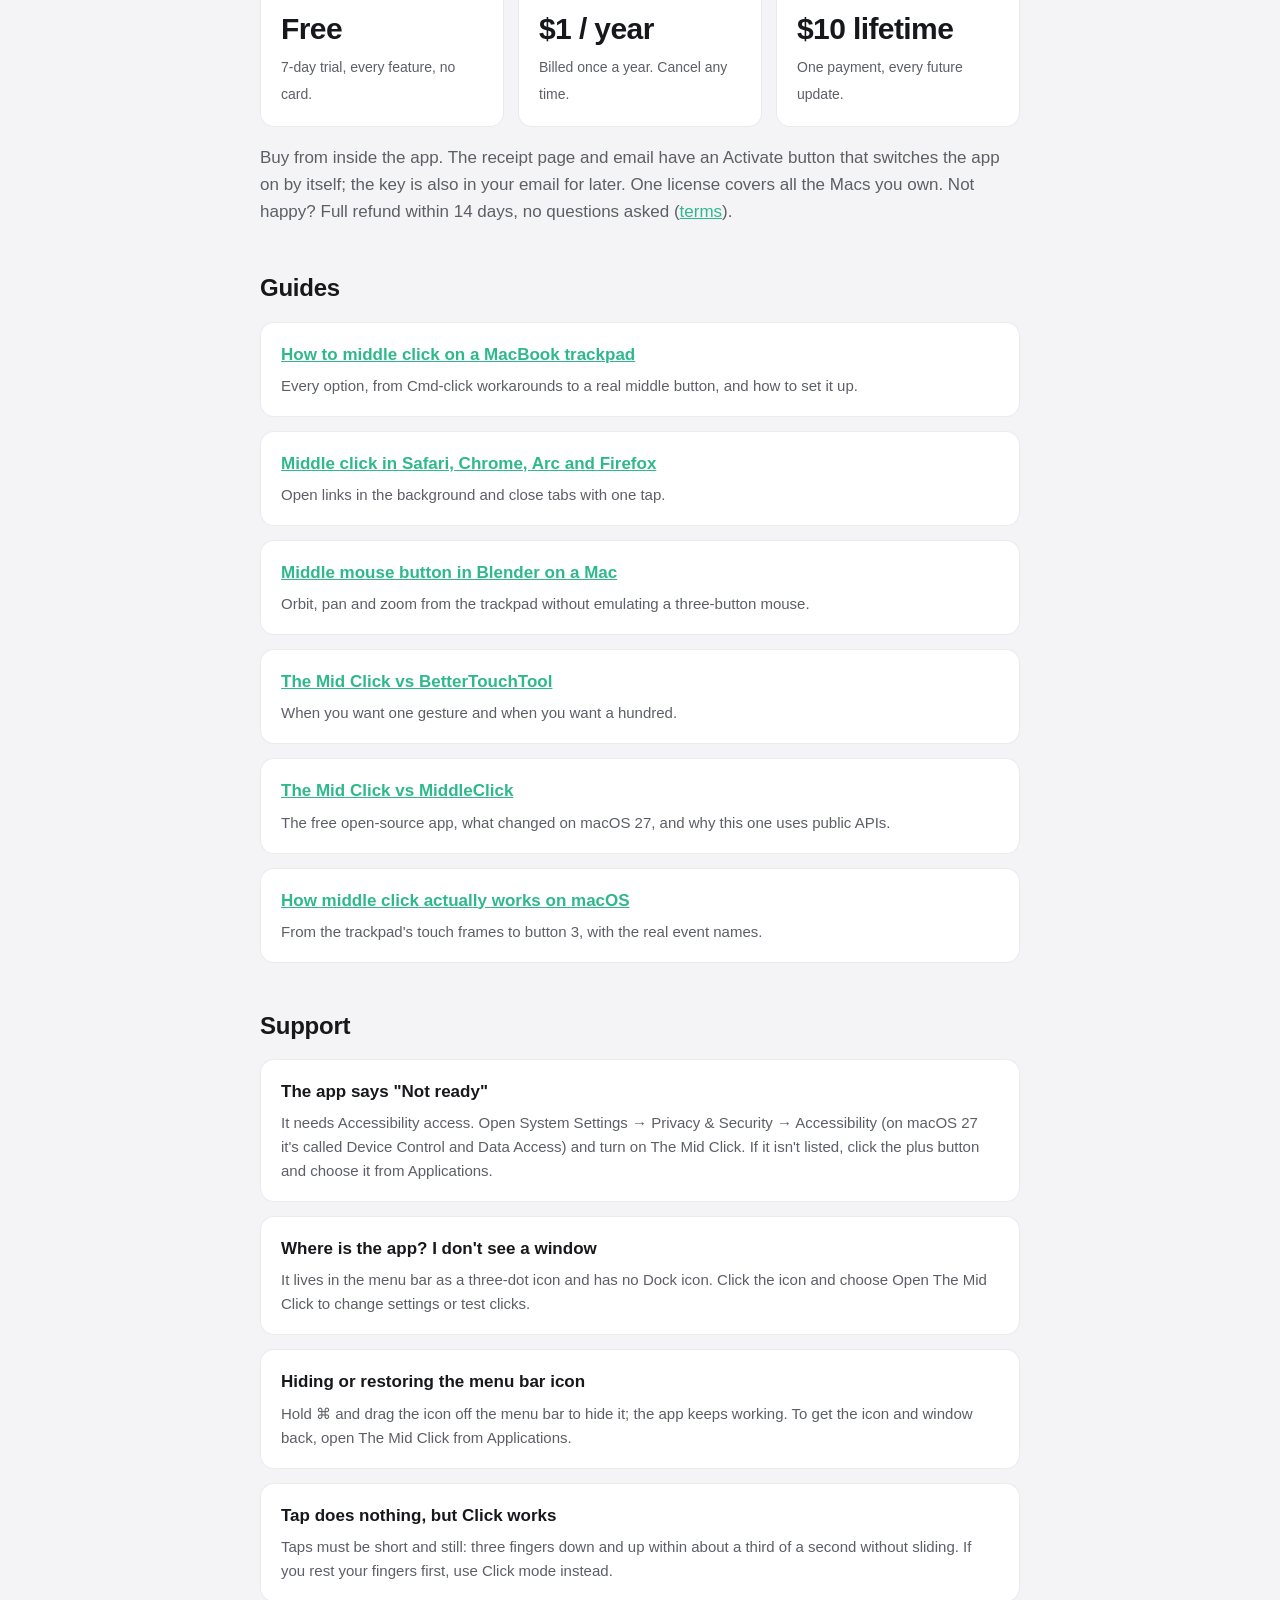
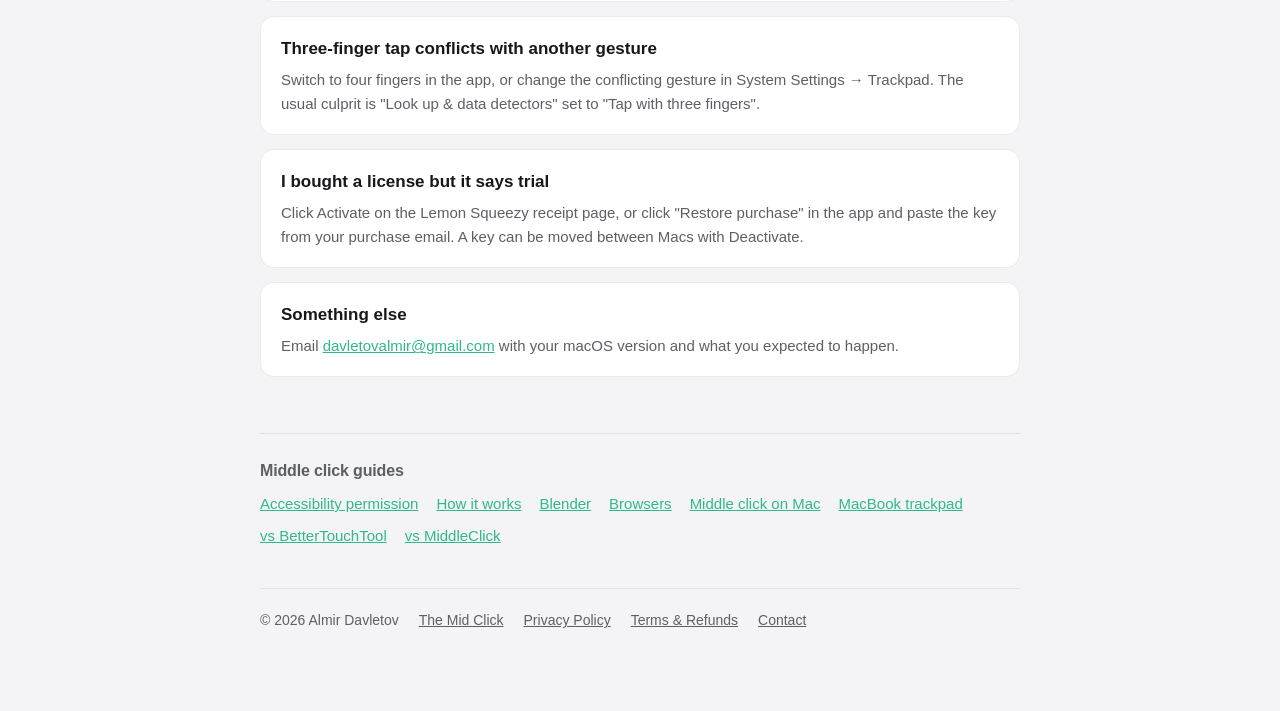
==== commit d2e53624: "The Mid Click site" ====
--- a/index.html
+++ b/index.html
@@ -13,9 +13,10 @@
 <meta property="og:image" content="https://themidclick.com/hero.png">
 <meta name="twitter:card" content="summary_large_image">
 
+
 <link rel="icon" href="icon.png">
 <link rel="stylesheet" href="style.css">
-<script type="application/ld+json">{"@context": "https://schema.org", "@type": "SoftwareApplication", "name": "The Mid Click", "operatingSystem": "macOS 26 or later", "applicationCategory": "UtilitiesApplication", "description": "The Mid Click is a macOS utility that turns a three-finger trackpad tap or click into a standard middle mouse click. 7-day free trial, then $1/year or $10 lifetime.", "url": "https://themidclick.com/", "downloadUrl": "https://github.com/davletovalmir/the-mid-click/releases/latest/download/TheMidClick.zip", "softwareVersion": "1.0.5", "author": {"@type": "Person", "name": "Almir Davletov"}, "offers": [{"@type": "Offer", "price": "1.00", "priceCurrency": "USD", "name": "Yearly", "description": "7-day free trial, then $1 per year"}, {"@type": "Offer", "price": "10.00", "priceCurrency": "USD", "name": "Lifetime"}]}</script>
+<script type="application/ld+json">{"@context": "https://schema.org", "@type": "SoftwareApplication", "name": "The Mid Click", "operatingSystem": "macOS 13.3 or later", "applicationCategory": "UtilitiesApplication", "description": "The Mid Click is a macOS utility that turns a three-finger trackpad tap or click into a standard middle mouse click. 7-day free trial, then $1/year or $10 lifetime.", "url": "https://themidclick.com/", "downloadUrl": "https://github.com/davletovalmir/the-mid-click/releases/latest/download/TheMidClick.zip", "softwareVersion": "1.0.9", "author": {"@type": "Person", "name": "Almir Davletov"}, "offers": [{"@type": "Offer", "price": "1.00", "priceCurrency": "USD", "name": "Yearly", "description": "7-day free trial, then $1 per year"}, {"@type": "Offer", "price": "10.00", "priceCurrency": "USD", "name": "Lifetime"}]}</script>
 </head>
 <body>
 <nav><img src="icon.png" alt=""><a href="">The Mid Click</a><span class="links"><a href="#download">Download</a><a href="#guides">Guides</a><a href="#support">Support</a><a href="privacy.html">Privacy</a></span></nav>
@@ -27,7 +28,7 @@
   <a class="cta" href="https://github.com/davletovalmir/the-mid-click/releases/latest/download/TheMidClick.zip">Download for macOS</a>
   <a class="cta secondary" href="#pricing">7-day free trial, then $1/year</a>
 </p>
-<p class="meta">Version 1.0.5 · Requires macOS 26 or later · Notarized by Apple · 2 MB</p>
+<p class="meta">Version 1.0.9 · Requires macOS 13.3 or later · Notarized by Apple · 3 MB</p>
 
 <div class="hero"><img src="hero.png" alt="The Mid Click window showing a detected middle click on the test pad"></div>
 
@@ -37,7 +38,7 @@
   <dt>Output</dt><dd>A standard middle mouse button event (button 3), including middle-drag in Click mode</dd>
   <dt>Useful for</dt><dd>Opening links in background tabs, closing browser tabs, orbiting in Blender and CAD, pasting in terminals, anything mapped to the middle button</dd>
   <dt>Permission</dt><dd>Accessibility, used only to read trackpad touches and send the click. <a href="accessibility-permission/">Why, and what it can't see</a></dd>
-  <dt>Footprint</dt><dd>Menu bar only, no Dock icon, two settings, no network use except license checks</dd>
+  <dt>Footprint</dt><dd>Menu bar only, no Dock icon, two settings, updates itself, no network use except license and update checks</dd>
 </dl></div>
 
 <h2 id="how">How it works</h2>
@@ -51,10 +52,10 @@
 <h2 id="pricing">Pricing</h2>
 <div class="pricing">
   <div class="price"><b>Free</b><span>7-day trial, every feature, no card.</span></div>
-  <div class="price"><b>$1 / year</b><span>Cheaper than a coffee. Cancel any time.</span></div>
+  <div class="price"><b>$1 / year</b><span>Billed once a year. Cancel any time.</span></div>
   <div class="price"><b>$10 lifetime</b><span>One payment, every future update.</span></div>
 </div>
-<p>Buy from inside the app. The receipt page has an Activate button that switches the app on by itself; the key is also in your email for later. One license covers all the Macs you own. Not happy? Full refund within 14 days, no questions asked (<a href="terms.html">terms</a>).</p>
+<p>Buy from inside the app. The receipt page and email have an Activate button that switches the app on by itself; the key is also in your email for later. One license covers all the Macs you own. Not happy? Full refund within 14 days, no questions asked (<a href="terms.html">terms</a>).</p>
 
 <h2 id="guides">Guides</h2>
 <div class="card"><h3><a href="middle-click-macbook-trackpad/">How to middle click on a MacBook trackpad</a></h3><p>Every option, from Cmd-click workarounds to a real middle button, and how to set it up.</p></div>
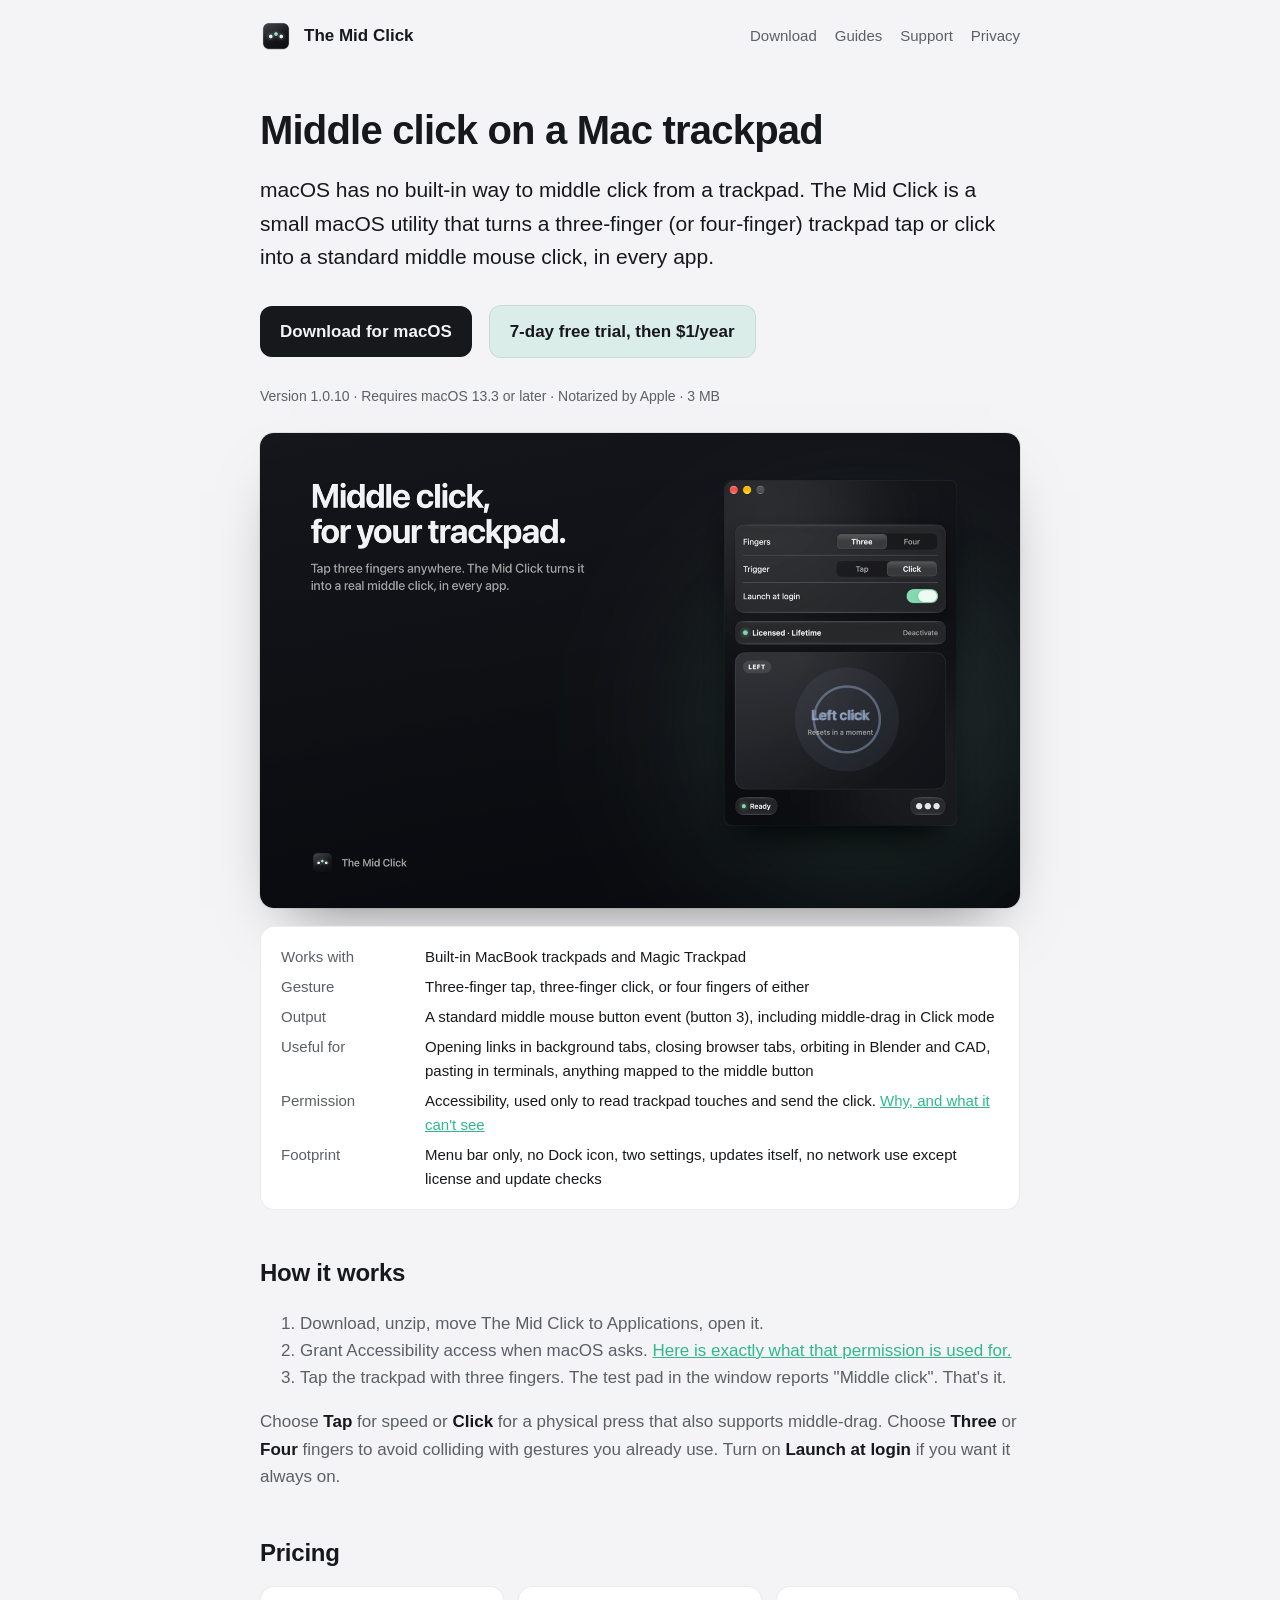
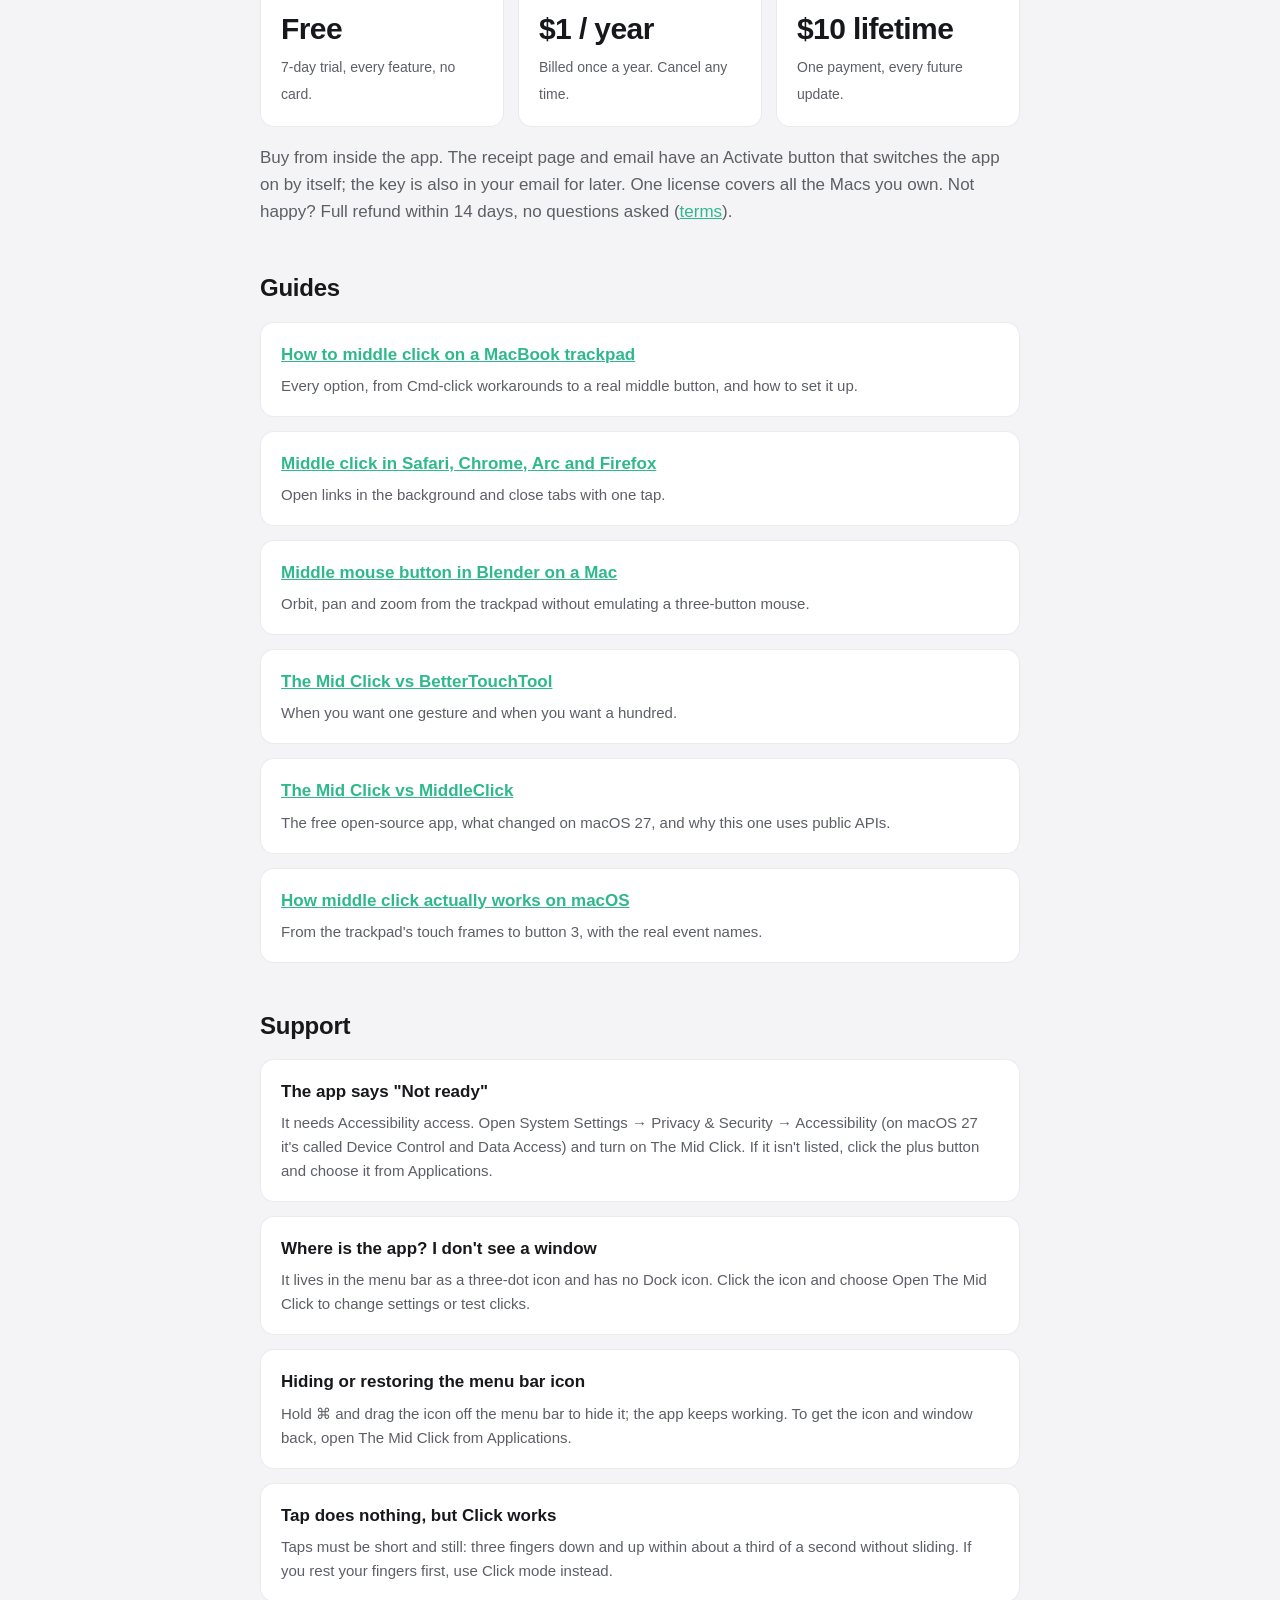
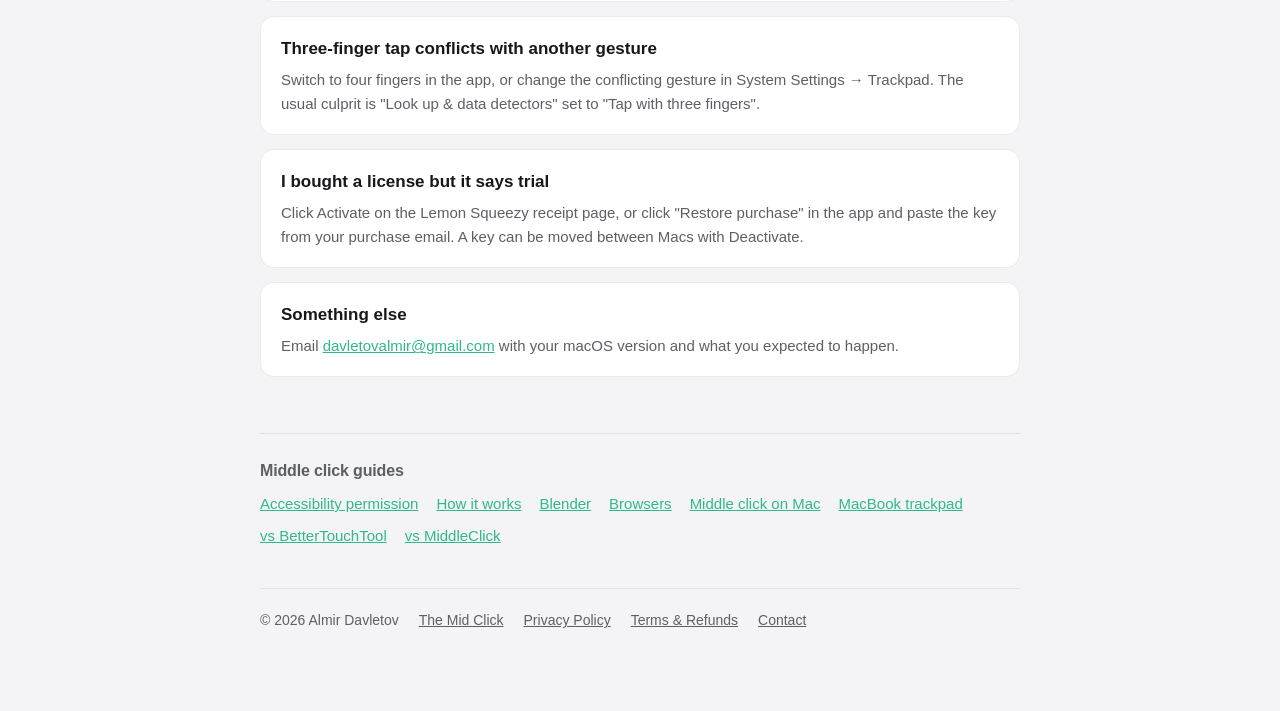
==== commit 7f5066ad: "The Mid Click site" ====
--- a/index.html
+++ b/index.html
@@ -16,7 +16,7 @@
 
 <link rel="icon" href="icon.png">
 <link rel="stylesheet" href="style.css">
-<script type="application/ld+json">{"@context": "https://schema.org", "@type": "SoftwareApplication", "name": "The Mid Click", "operatingSystem": "macOS 13.3 or later", "applicationCategory": "UtilitiesApplication", "description": "The Mid Click is a macOS utility that turns a three-finger trackpad tap or click into a standard middle mouse click. 7-day free trial, then $1/year or $10 lifetime.", "url": "https://themidclick.com/", "downloadUrl": "https://github.com/davletovalmir/the-mid-click/releases/latest/download/TheMidClick.zip", "softwareVersion": "1.0.9", "author": {"@type": "Person", "name": "Almir Davletov"}, "offers": [{"@type": "Offer", "price": "1.00", "priceCurrency": "USD", "name": "Yearly", "description": "7-day free trial, then $1 per year"}, {"@type": "Offer", "price": "10.00", "priceCurrency": "USD", "name": "Lifetime"}]}</script>
+<script type="application/ld+json">{"@context": "https://schema.org", "@type": "SoftwareApplication", "name": "The Mid Click", "operatingSystem": "macOS 13.3 or later", "applicationCategory": "UtilitiesApplication", "description": "The Mid Click is a macOS utility that turns a three-finger trackpad tap or click into a standard middle mouse click. 7-day free trial, then $1/year or $10 lifetime.", "url": "https://themidclick.com/", "downloadUrl": "https://github.com/davletovalmir/the-mid-click/releases/latest/download/TheMidClick.zip", "softwareVersion": "1.0.10", "author": {"@type": "Person", "name": "Almir Davletov"}, "offers": [{"@type": "Offer", "price": "1.00", "priceCurrency": "USD", "name": "Yearly", "description": "7-day free trial, then $1 per year"}, {"@type": "Offer", "price": "10.00", "priceCurrency": "USD", "name": "Lifetime"}]}</script>
 </head>
 <body>
 <nav><img src="icon.png" alt=""><a href="">The Mid Click</a><span class="links"><a href="#download">Download</a><a href="#guides">Guides</a><a href="#support">Support</a><a href="privacy.html">Privacy</a></span></nav>
@@ -28,7 +28,7 @@
   <a class="cta" href="https://github.com/davletovalmir/the-mid-click/releases/latest/download/TheMidClick.zip">Download for macOS</a>
   <a class="cta secondary" href="#pricing">7-day free trial, then $1/year</a>
 </p>
-<p class="meta">Version 1.0.9 · Requires macOS 13.3 or later · Notarized by Apple · 3 MB</p>
+<p class="meta">Version 1.0.10 · Requires macOS 13.3 or later · Notarized by Apple · 3 MB</p>
 
 <div class="hero"><img src="hero.png" alt="The Mid Click window showing a detected middle click on the test pad"></div>
 
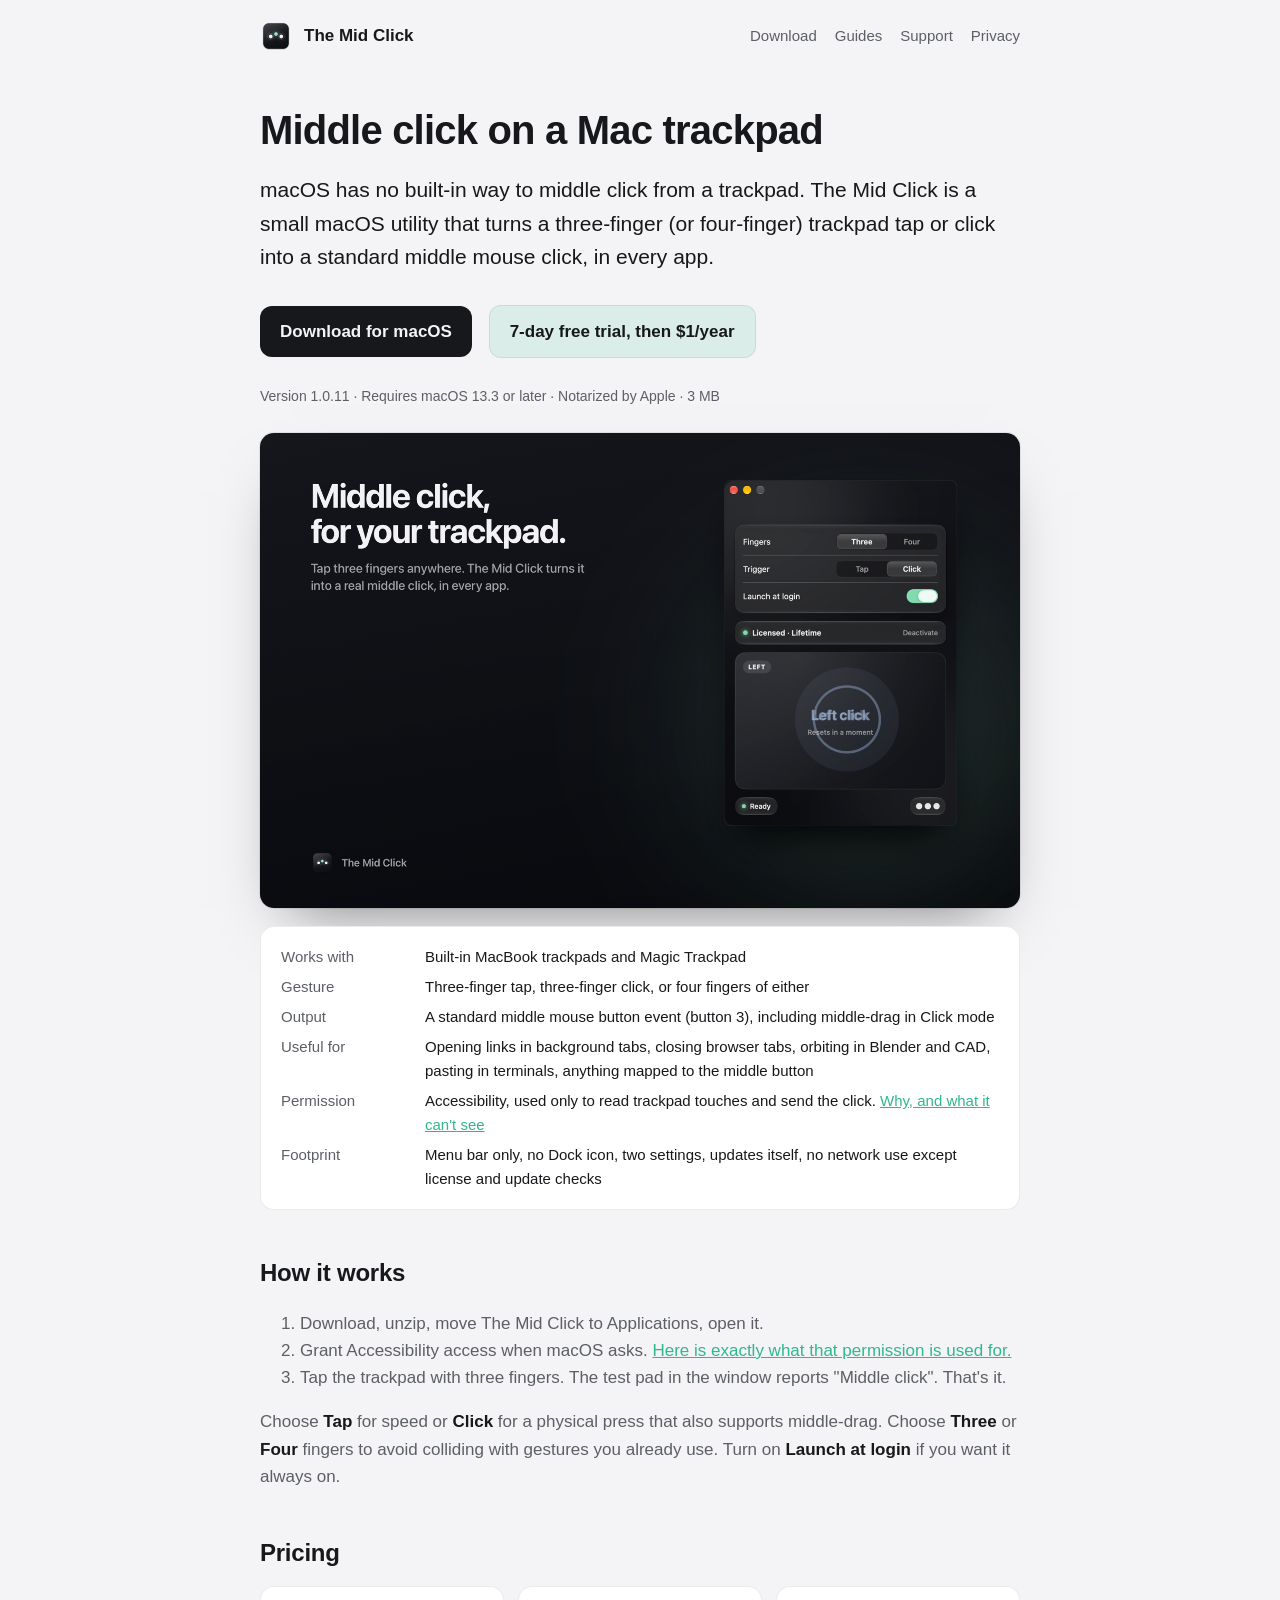
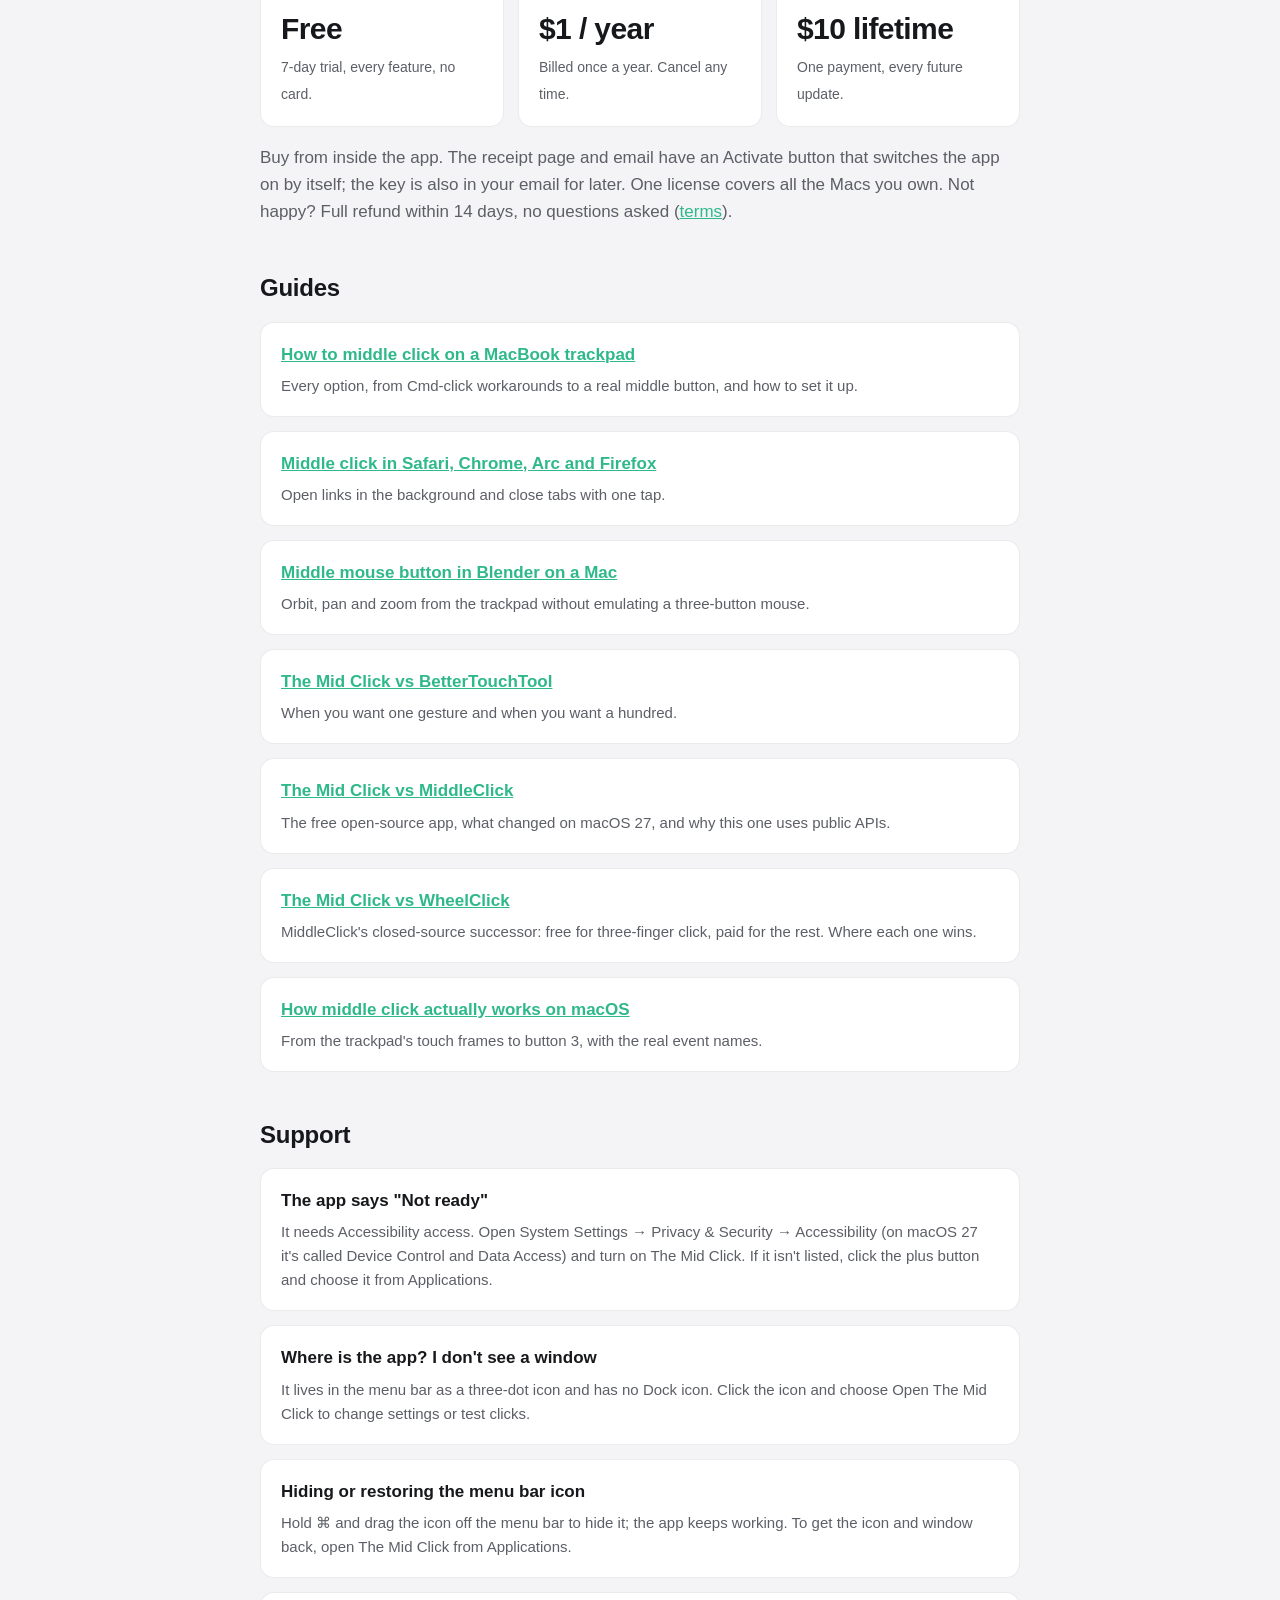
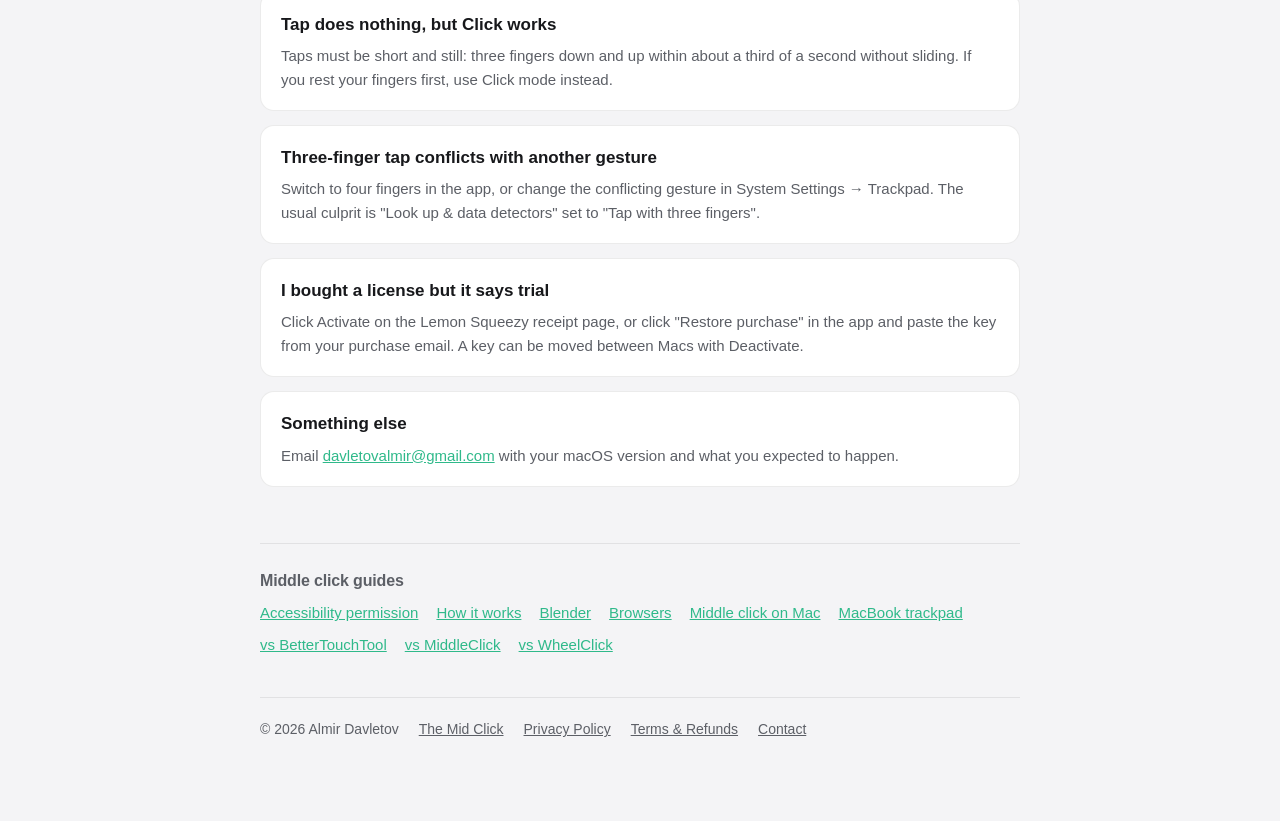
==== commit b8893872: "The Mid Click site" ====
--- a/index.html
+++ b/index.html
@@ -16,7 +16,7 @@
 
 <link rel="icon" href="icon.png">
 <link rel="stylesheet" href="style.css">
-<script type="application/ld+json">{"@context": "https://schema.org", "@type": "SoftwareApplication", "name": "The Mid Click", "operatingSystem": "macOS 13.3 or later", "applicationCategory": "UtilitiesApplication", "description": "The Mid Click is a macOS utility that turns a three-finger trackpad tap or click into a standard middle mouse click. 7-day free trial, then $1/year or $10 lifetime.", "url": "https://themidclick.com/", "downloadUrl": "https://github.com/davletovalmir/the-mid-click/releases/latest/download/TheMidClick.zip", "softwareVersion": "1.0.10", "author": {"@type": "Person", "name": "Almir Davletov"}, "offers": [{"@type": "Offer", "price": "1.00", "priceCurrency": "USD", "name": "Yearly", "description": "7-day free trial, then $1 per year"}, {"@type": "Offer", "price": "10.00", "priceCurrency": "USD", "name": "Lifetime"}]}</script>
+<script type="application/ld+json">{"@context": "https://schema.org", "@type": "SoftwareApplication", "name": "The Mid Click", "operatingSystem": "macOS 13.3 or later", "applicationCategory": "UtilitiesApplication", "description": "The Mid Click is a macOS utility that turns a three-finger trackpad tap or click into a standard middle mouse click. 7-day free trial, then $1/year or $10 lifetime.", "url": "https://themidclick.com/", "downloadUrl": "https://github.com/davletovalmir/the-mid-click/releases/latest/download/TheMidClick.zip", "softwareVersion": "1.0.11", "author": {"@type": "Person", "name": "Almir Davletov"}, "offers": [{"@type": "Offer", "price": "1.00", "priceCurrency": "USD", "name": "Yearly", "description": "7-day free trial, then $1 per year"}, {"@type": "Offer", "price": "10.00", "priceCurrency": "USD", "name": "Lifetime"}]}</script>
 </head>
 <body>
 <nav><img src="icon.png" alt=""><a href="">The Mid Click</a><span class="links"><a href="#download">Download</a><a href="#guides">Guides</a><a href="#support">Support</a><a href="privacy.html">Privacy</a></span></nav>
@@ -28,7 +28,7 @@
   <a class="cta" href="https://github.com/davletovalmir/the-mid-click/releases/latest/download/TheMidClick.zip">Download for macOS</a>
   <a class="cta secondary" href="#pricing">7-day free trial, then $1/year</a>
 </p>
-<p class="meta">Version 1.0.10 · Requires macOS 13.3 or later · Notarized by Apple · 3 MB</p>
+<p class="meta">Version 1.0.11 · Requires macOS 13.3 or later · Notarized by Apple · 3 MB</p>
 
 <div class="hero"><img src="hero.png" alt="The Mid Click window showing a detected middle click on the test pad"></div>
 
@@ -63,6 +63,7 @@
 <div class="card"><h3><a href="middle-click-blender-mac/">Middle mouse button in Blender on a Mac</a></h3><p>Orbit, pan and zoom from the trackpad without emulating a three-button mouse.</p></div>
 <div class="card"><h3><a href="the-mid-click-vs-bettertouchtool/">The Mid Click vs BetterTouchTool</a></h3><p>When you want one gesture and when you want a hundred.</p></div>
 <div class="card"><h3><a href="the-mid-click-vs-middleclick/">The Mid Click vs MiddleClick</a></h3><p>The free open-source app, what changed on macOS 27, and why this one uses public APIs.</p></div>
+<div class="card"><h3><a href="the-mid-click-vs-wheelclick/">The Mid Click vs WheelClick</a></h3><p>MiddleClick's closed-source successor: free for three-finger click, paid for the rest. Where each one wins.</p></div>
 <div class="card"><h3><a href="how-middle-click-works-on-macos/">How middle click actually works on macOS</a></h3><p>From the trackpad's touch frames to button 3, with the real event names.</p></div>
 
 <h2 id="support">Support</h2>
@@ -75,7 +76,7 @@
 <div class="card"><h3>Something else</h3><p>Email <a href="mailto:davletovalmir@gmail.com">davletovalmir@gmail.com</a> with your macOS version and what you expected to happen.</p></div>
 
 </main>
-<aside class="more"><h2>Middle click guides</h2><ul><li><a href="accessibility-permission/">Accessibility permission</a></li><li><a href="how-middle-click-works-on-macos/">How it works</a></li><li><a href="middle-click-blender-mac/">Blender</a></li><li><a href="middle-click-browser-mac/">Browsers</a></li><li><a href="middle-click-mac/">Middle click on Mac</a></li><li><a href="middle-click-macbook-trackpad/">MacBook trackpad</a></li><li><a href="the-mid-click-vs-bettertouchtool/">vs BetterTouchTool</a></li><li><a href="the-mid-click-vs-middleclick/">vs MiddleClick</a></li></ul></aside>
+<aside class="more"><h2>Middle click guides</h2><ul><li><a href="accessibility-permission/">Accessibility permission</a></li><li><a href="how-middle-click-works-on-macos/">How it works</a></li><li><a href="middle-click-blender-mac/">Blender</a></li><li><a href="middle-click-browser-mac/">Browsers</a></li><li><a href="middle-click-mac/">Middle click on Mac</a></li><li><a href="middle-click-macbook-trackpad/">MacBook trackpad</a></li><li><a href="the-mid-click-vs-bettertouchtool/">vs BetterTouchTool</a></li><li><a href="the-mid-click-vs-middleclick/">vs MiddleClick</a></li><li><a href="the-mid-click-vs-wheelclick/">vs WheelClick</a></li></ul></aside>
 <footer><span>© 2026 Almir Davletov</span><a href="">The Mid Click</a><a href="privacy.html">Privacy Policy</a><a href="terms.html">Terms &amp; Refunds</a><a href="mailto:davletovalmir@gmail.com">Contact</a></footer>
 </body>
 </html>
